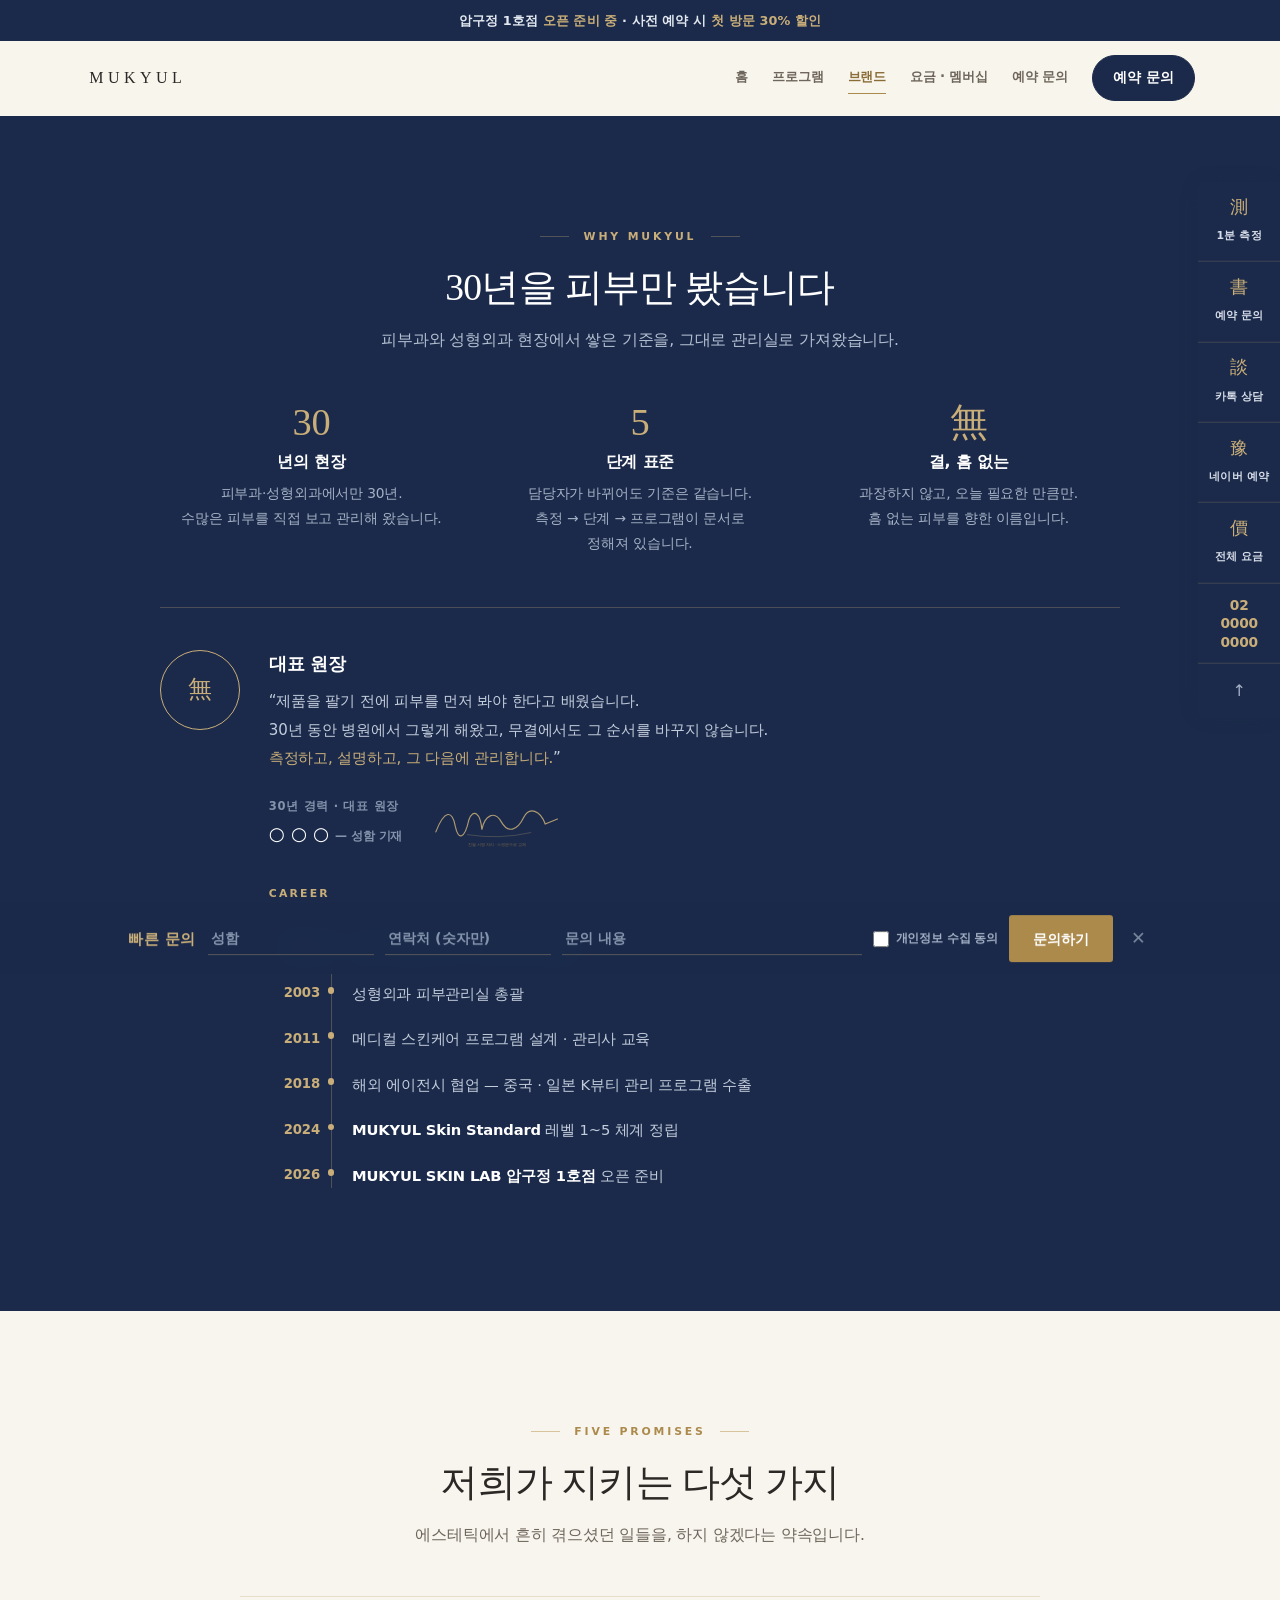
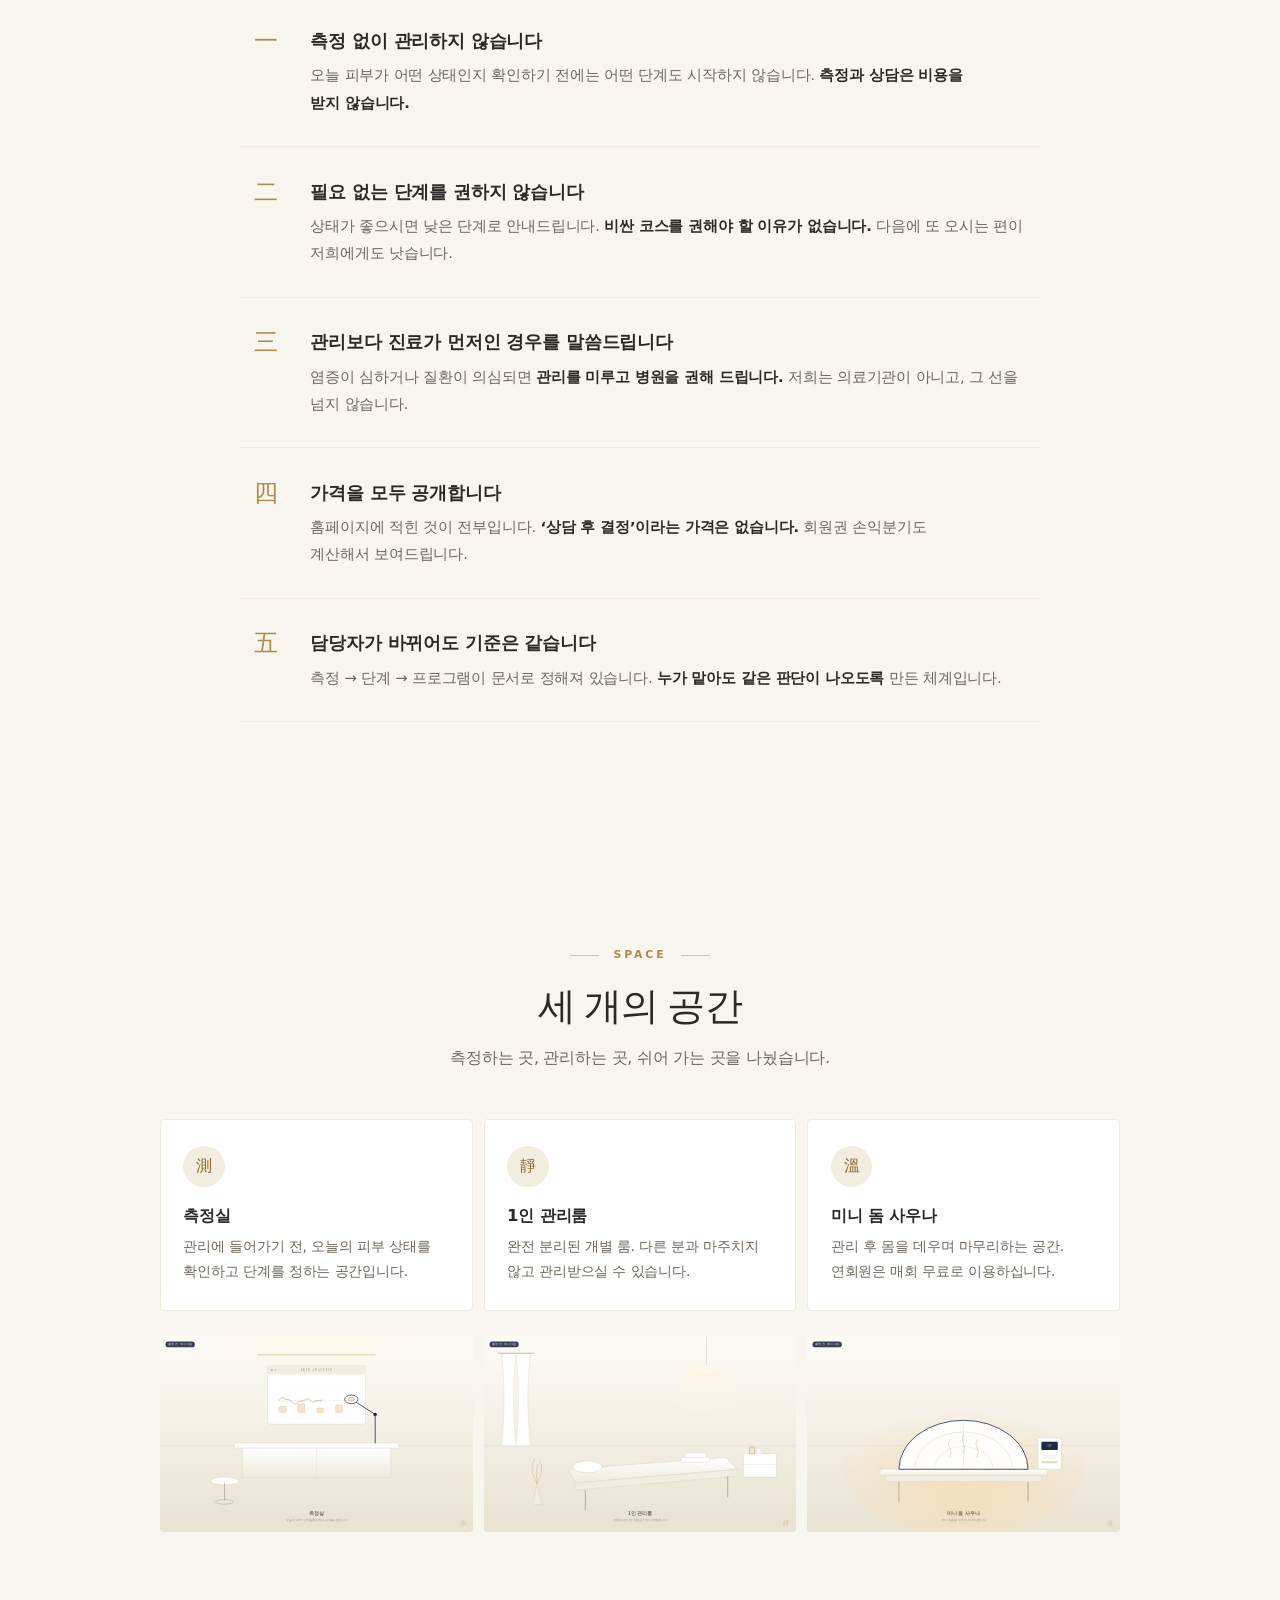
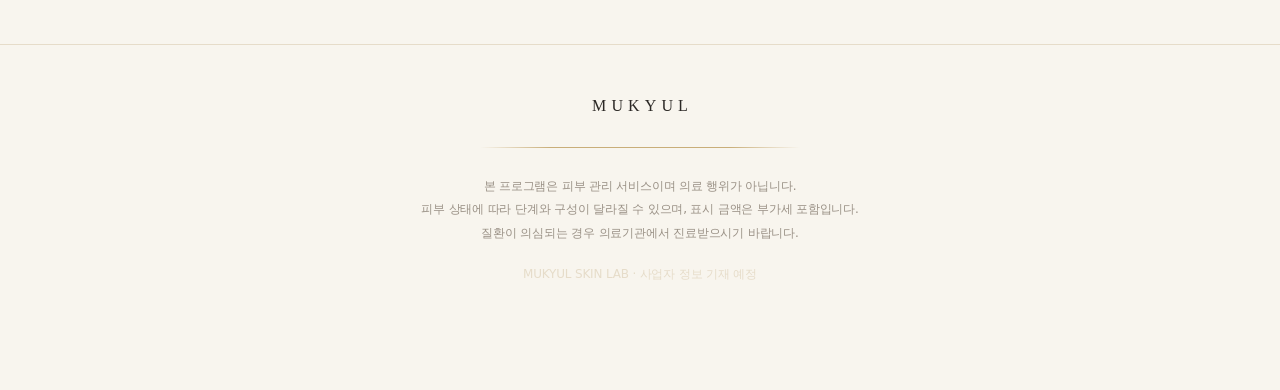
==== brand.html @ dba22dc5 "MUKYUL SKIN LAB 압구정 홈페이지 (5페이지) - 홈 · 프로그램 · 브랜드 · 요금/멤버십 · 예약 문의 - 피부 레벨 측정, 회원권 손익분기 계산기 포함 - 주소·전" ====
<!DOCTYPE html>
<html lang="ko">
<head>
<meta charset="utf-8">
<meta name="viewport" content="width=device-width, initial-scale=1, viewport-fit=cover">
<meta name="robots" content="noindex, nofollow">
<title>브랜드 · MUKYUL SKIN LAB</title>
<meta name="description" content="피부과·성형외과에서만 30년. 대표 원장 경력과 저희가 지키는 다섯 가지, 그리고 세 개의 공간.">
<link rel="canonical" href="https://example.com/brand.html">
<meta name="theme-color" content="#1B2A4A">
<meta property="og:type" content="website">
<meta property="og:site_name" content="MUKYUL SKIN LAB">
<meta property="og:title" content="브랜드 · MUKYUL SKIN LAB">
<meta property="og:description" content="피부과·성형외과에서만 30년. 대표 원장 경력과 저희가 지키는 다섯 가지, 그리고 세 개의 공간.">
<meta property="og:url" content="https://example.com/brand.html">
<meta property="og:image" content="https://example.com/assets/img/og.png">
<meta property="og:image:width" content="1200">
<meta property="og:image:height" content="630">
<meta property="og:locale" content="ko_KR">
<meta name="twitter:card" content="summary_large_image">
<meta name="naver-site-verification" content="">
<meta name="google-site-verification" content="">
<link rel="icon" href="favicon.svg" type="image/svg+xml">
<link rel="manifest" href="site.webmanifest">
<link rel="stylesheet" href="assets/css/style.css">

</head>
<body>
<a href="#main" class="skip">본문으로 건너뛰기</a>
<a href="index.html#measure" class="skip">본문으로 건너뛰기</a>
<div class="notice"><span data-site="branch">압구정 1호점</span> <b>오픈 준비 중</b> · 사전 예약 시 <b>첫 방문 30% 할인</b></div>

<nav class="top" id="nav">
  <div class="in">
    <a href="index.html" class="brand serif">MUKYUL</a>
    <a class="lnk" href="index.html">홈</a>
    <a class="lnk" href="program.html">프로그램</a>
    <a class="lnk act" href="brand.html">브랜드</a>
    <a class="lnk" href="price.html">요금 · 멤버십</a>
    <a class="lnk" href="reserve.html">예약 문의</a>
    <a href="reserve.html" class="btn sm">예약 문의</a>
    <button class="burger" id="burger" aria-label="메뉴 열기" aria-expanded="false">
      <span></span><span></span><span></span>
    </button>
  </div>
</nav>

<div class="drawer" id="drawer">
  <a href="index.html"><span class="dn">01</span>홈</a>
  <a href="program.html"><span class="dn">02</span>프로그램</a>
  <a href="brand.html" style="color:var(--gold-dk)"><span class="dn">03</span>브랜드</a>
  <a href="price.html"><span class="dn">04</span>요금 · 멤버십</a>
  <a href="reserve.html"><span class="dn">05</span>예약 문의</a>
  <div class="dacts">
    <a href="reserve.html" class="btn">예약 문의</a>
    <a href="#" data-site="telLink" class="btn gold">전화</a>
  </div>
</div>
<main id="main">
<!-- ══════════ 브랜드 ══════════ -->
<section id="brand">
  <div class="in reveal">
    <div class="eyebrow">WHY MUKYUL</div>
    <h2 class="h serif">30년을 피부만 봤습니다</h2>
    <p class="sub">피부과와 성형외과 현장에서 쌓은 기준을, 그대로 관리실로 가져왔습니다.</p>
    <div class="pillars">
      <div class="pillar">
        <div class="pn serif">30</div>
        <div class="pt">년의 현장</div>
        <div class="pd">피부과·성형외과에서만 30년.<br>수많은 피부를 직접 보고 관리해 왔습니다.</div>
      </div>
      <div class="pillar">
        <div class="pn serif">5</div>
        <div class="pt">단계 표준</div>
        <div class="pd">담당자가 바뀌어도 기준은 같습니다.<br>측정 → 단계 → 프로그램이 문서로 정해져 있습니다.</div>
      </div>
      <div class="pillar">
        <div class="pn serif">無</div>
        <div class="pt">결, 흠 없는</div>
        <div class="pd">과장하지 않고, 오늘 필요한 만큼만.<br>흠 없는 피부를 향한 이름입니다.</div>
      </div>
    </div>

    <div class="director">
      <div class="dmark serif">無</div>
      <div class="db">
        <div class="dt">대표 원장</div>
        <div class="dq">
          “제품을 팔기 전에 피부를 먼저 봐야 한다고 배웠습니다.<br>
          30년 동안 병원에서 그렇게 해왔고, 무결에서도 그 순서를 바꾸지 않습니다.<br>
          <em>측정하고, 설명하고, 그 다음에 관리합니다.</em>”
        </div>

        <div style="display:flex;align-items:flex-end;gap:1.4rem;margin-top:1.5rem;flex-wrap:wrap">
          <div>
            <div style="font-size:.72rem;color:#8494AC;font-weight:700;letter-spacing:.06em">30년 경력 · 대표 원장</div>
            <div style="font-size:1.15rem;font-weight:700;margin-top:.15rem">○ ○ ○ <span style="font-size:.75rem;color:#8494AC;font-weight:600">— 성함 기재</span></div>
          </div>
          <img class="phimg sign" src="assets/img/signature.svg" alt="친필 서명 자리" loading="lazy" width="400" height="140">
        </div>

        <div style="margin-top:2.2rem">
          <div style="font-size:.68rem;letter-spacing:.2em;color:var(--gold-lt);font-weight:800">CAREER</div>
          <ul class="tl" id="career"></ul>
        </div>
      </div>
    </div>
  </div>
</section>


<!-- ══════════ 다섯 가지 약속 ══════════ -->
<section id="principle">
  <div class="mid reveal">
    <div class="eyebrow">FIVE PROMISES</div>
    <h2 class="h serif">저희가 지키는 다섯 가지</h2>
    <p class="sub">에스테틱에서 흔히 겪으셨던 일들을, 하지 않겠다는 약속입니다.</p>
    <div class="prin" id="principles"></div>
  </div>
</section>


<!-- ══════════ 시설 ══════════ -->
<section id="facility">
  <div class="in reveal">
    <div class="eyebrow">SPACE</div>
    <h2 class="h serif">세 개의 공간</h2>
    <p class="sub">측정하는 곳, 관리하는 곳, 쉬어 가는 곳을 나눴습니다.</p>
    <div class="fac">
      <div class="fcard">
        <div class="fi serif">測</div>
        <div class="ft">측정실</div>
        <div class="fd">관리에 들어가기 전, 오늘의 피부 상태를 확인하고 단계를 정하는 공간입니다.</div>
      </div>
      <div class="fcard">
        <div class="fi serif">靜</div>
        <div class="ft">1인 관리룸</div>
        <div class="fd">완전 분리된 개별 룸. 다른 분과 마주치지 않고 관리받으실 수 있습니다.</div>
      </div>
      <div class="fcard">
        <div class="fi serif">溫</div>
        <div class="ft">미니 돔 사우나</div>
        <div class="fd">관리 후 몸을 데우며 마무리하는 공간. 연회원은 매회 무료로 이용하십니다.</div>
      </div>
    </div>

    <div class="phgrid">
      <img class="phimg" src="assets/img/measure.svg" alt="측정실 예시 그림 · 촬영 전" loading="lazy" width="1600" height="1000">
      <img class="phimg" src="assets/img/room.svg" alt="1인 관리룸 예시 그림 · 촬영 전" loading="lazy" width="1600" height="1000">
      <img class="phimg" src="assets/img/dome.svg" alt="미니 돔 사우나 예시 그림 · 촬영 전" loading="lazy" width="1600" height="1000">
    </div>
  </div>
</section>


</main>
<footer>
  <div class="fl serif">MUKYUL</div>
  <div class="rule-g"></div>
  <div class="fd">
    본 프로그램은 피부 관리 서비스이며 의료 행위가 아닙니다.<br>
    피부 상태에 따라 단계와 구성이 달라질 수 있으며, 표시 금액은 부가세 포함입니다.<br>
    질환이 의심되는 경우 의료기관에서 진료받으시기 바랍니다.
    <div style="margin-top:1.1rem;color:var(--line)" data-site="bizInfo">—</div>
  </div>
</footer>
<!-- 우측 고정 퀵 레일 -->
<aside class="rail" aria-label="빠른 상담">
  <a href="index.html#measure"><span class="ri">測</span><span class="rl">1분 측정</span></a>
  <a href="reserve.html"><span class="ri">書</span><span class="rl">예약 문의</span></a>
  <a href="reserve.html" onclick="toast('카카오톡 채널 개설 준비 중입니다');return false"><span class="ri">談</span><span class="rl">카톡 상담</span></a>
  <a href="reserve.html" onclick="toast('네이버 예약 연동 준비 중입니다');return false"><span class="ri">豫</span><span class="rl">네이버 예약</span></a>
  <a href="price.html"><span class="ri">價</span><span class="rl">전체 요금</span></a>
  <div class="rtel" data-site="telStack">—</div>
  <button class="rtop" onclick="window.scrollTo({top:0,behavior:'smooth'})" aria-label="맨 위로">↑</button>
</aside>
<div class="quick" id="quick">
  <div class="qin">
    <span class="qlb serif">빠른 문의</span>
    <input type="text" id="qName" placeholder="성함" autocomplete="name" aria-label="성함">
    <input type="tel" id="qTel" placeholder="연락처 (숫자만)" inputmode="numeric" autocomplete="tel" aria-label="연락처">
    <input type="text" id="qMemo" class="qmemo" placeholder="문의 내용" aria-label="문의 내용">
    <label class="qagree"><input type="checkbox" id="qAgree">
      <span class="full">개인정보 수집 동의</span><span class="short">동의</span></label>
    <button class="qbtn" onclick="quickSend()">문의하기</button>
    <button class="qx" onclick="hideQuick()" aria-label="빠른 문의 닫기">✕</button>
  </div>
</div>
<div class="mobar" style="display:none">
  <a href="reserve.html" class="btn">예약 문의</a>
  <a href="#" data-site="telLink" class="btn gold">전화</a>
</div>
<div class="modal" id="modal" onclick="if(event.target===this) closeModal()">
  <div class="sheet" id="sheet" role="dialog" aria-modal="true"></div>
</div>
<div class="toast" id="toast"></div>

<script src="assets/js/config.js"></script>
<script src="assets/js/main.js"></script>
</body>
</html>
---- assets/css/style.css ----
/* ══════════════════════════════════════════════════════
   MUKYUL SKIN LAB — A안 (골드 + 네이비)
   물광필링샵 PRICE LIST 기준. 2026.08.02 확정.
   공식 브랜드북(#111111 · #D9D9D2 · #FFFFFF)과는 다른 계열이며,
   SKIN LAB 을 별도 표현으로 가져가는 선택입니다.
   ══════════════════════════════════════════════════════ */
:root{
  --ivory:#F8F5EE; --ivory-d:#F2EDE2;
  --paper:#FFFFFF;
  --gold:#AC8A4C; --gold-lt:#C9AE79; --gold-bg:#F3EDE0; --gold-dk:#8A6C36;
  --navy:#1B2A4A; --navy-lt:#2C4269; --navy-dk:#132038;
  --ink:#2B2825; --ink-2:#6E665C; --ink-3:#9A9186;
  --line:#E6DCC9; --line-2:#F0E9DC;
  --shadow:0 1px 2px rgba(43,40,37,.04), 0 8px 28px -12px rgba(43,40,37,.13);
  --sp:clamp(4rem,9vw,7rem);
  color-scheme:light;
}
*{box-sizing:border-box}
html{scroll-behavior:smooth; scroll-padding-top:4.4rem}
body{
  margin:0; background:var(--ivory); color:var(--ink);
  font-family:"Pretendard","Apple SD Gothic Neo","Malgun Gothic",system-ui,sans-serif;
  line-height:1.68; letter-spacing:-.011em; -webkit-font-smoothing:antialiased;
  overflow-x:hidden;
  /* 한글은 어절 단위로만 줄바꿈 — "시그니/처"처럼 끊기는 것을 막습니다 */
  word-break:keep-all; overflow-wrap:break-word;
}
.serif{font-family:"Nanum Myeongjo","바탕","Batang",Georgia,serif; font-weight:400}
button{font:inherit; cursor:pointer}
a{color:inherit}
:focus-visible{outline:2px solid var(--gold); outline-offset:3px; border-radius:2px}
@media (prefers-reduced-motion:reduce){
  html{scroll-behavior:auto}
  *,*::before,*::after{animation-duration:.001s!important; transition-duration:.001s!important}
}

/* ══ 공통 레이아웃 ══ */
section{padding:var(--sp) 1.3rem; position:relative}
.in{max-width:60rem; margin:0 auto}
.narrow{max-width:41rem; margin:0 auto}
.mid{max-width:50rem; margin:0 auto}

.eyebrow{
  font-size:.68rem; letter-spacing:.26em; color:var(--gold); font-weight:800;
  display:flex; align-items:center; gap:.9rem; justify-content:center; margin-bottom:1rem;
}
.eyebrow::before,.eyebrow::after{content:""; height:1px; width:1.8rem; background:var(--gold-lt); opacity:.7}
.eyebrow.left{justify-content:flex-start}
.eyebrow.left::before{display:none}
h2.h{
  font-size:clamp(1.65rem,4.6vw,2.35rem); text-align:center; margin:0 0 .8rem;
  letter-spacing:-.018em; text-wrap:balance; line-height:1.38;
}
h2.h.left{text-align:left}
p.sub{
  text-align:center; color:var(--ink-2); font-size:.97rem; margin:0 auto 3rem;
  max-width:35rem; text-wrap:pretty;
}
p.sub.left{text-align:left; margin-left:0}

.reveal{opacity:0; transform:translateY(16px); transition:opacity .7s cubic-bezier(.22,.7,.3,1), transform .7s cubic-bezier(.22,.7,.3,1)}
.reveal.in{opacity:1; transform:none}

.btn{
  display:inline-flex; align-items:center; justify-content:center; gap:.55rem;
  background:var(--navy); color:#fff; text-decoration:none; border:1px solid var(--navy);
  padding:.95rem 2rem; border-radius:99px; font-size:.98rem; font-weight:700;
  transition:background .18s, border-color .18s, transform .12s;
}
.btn:hover{background:var(--navy-lt); border-color:var(--navy-lt)}
.btn:active{transform:scale(.985)}
.btn.ghost{background:transparent; color:var(--ink-2); border-color:var(--line)}
.btn.ghost:hover{border-color:var(--gold); color:var(--gold-dk); background:transparent}
.btn.gold{background:var(--gold); border-color:var(--gold)}
.btn.gold:hover{background:var(--gold-dk); border-color:var(--gold-dk)}
.btn.sm{padding:.65rem 1.3rem; font-size:.87rem}
.btn.block{display:flex; width:100%}

/* ══ 상단 공지 ══ */
.notice{
  background:var(--navy); color:#E4E9F1; text-align:center; font-size:.8rem; font-weight:600;
  padding:.62rem 1.2rem; letter-spacing:.01em;
}
.notice b{color:var(--gold-lt); font-weight:800}

/* ══ 내비 ══ */
nav.top{
  position:sticky; top:0; z-index:60; background:rgba(248,245,238,.9);
  -webkit-backdrop-filter:saturate(150%) blur(14px); backdrop-filter:saturate(150%) blur(14px);
  border-bottom:1px solid transparent; transition:border-color .25s, background .25s;
}
nav.top.stuck{border-bottom-color:var(--line)}
nav.top .in{display:flex; align-items:center; gap:1.5rem; padding:.85rem 1.3rem; max-width:72rem}
nav.top .brand{font-size:1rem; letter-spacing:.28em; margin-right:auto; margin-left:.28em; text-decoration:none}
nav.top a.lnk{
  text-decoration:none; font-size:.83rem; font-weight:700; color:var(--ink-2);
  padding:.25rem 0; border-bottom:1.5px solid transparent; transition:color .18s, border-color .18s;
}
nav.top a.lnk:hover{color:var(--gold-dk)}
nav.top a.lnk.act{color:var(--gold-dk); border-bottom-color:var(--gold)}
@media (max-width:52rem){ nav.top .lnk{display:none} }

/* ══ 히어로 ══ */
.hero{
  position:relative; text-align:center; overflow:hidden;
  padding:clamp(3.6rem,10vw,6.4rem) 1.3rem clamp(4.5rem,9vw,6rem);
  background:radial-gradient(120% 90% at 50% 0%, #FCFAF6 0%, var(--ivory) 58%, var(--ivory-d) 100%);
}
/* 화면 폭을 가로지르는 극자간 워드마크 — 브랜드 시그니처 */
.wordmark{
  display:block; font-size:clamp(1.5rem,7.2vw,4.6rem); line-height:1;
  letter-spacing:.34em; margin:0 0 1.6rem .34em; color:var(--gold);
  opacity:.28; white-space:nowrap; overflow:hidden; text-overflow:clip; user-select:none;
}
#grain{position:absolute; inset:0; width:100%; height:100%; opacity:.5; pointer-events:none}
.hero .inner{position:relative; z-index:2}
.lock .en{font-size:clamp(1.35rem,3.4vw,1.7rem); letter-spacing:.36em; margin-left:.36em; display:block}
.lock .kr{font-size:.9rem; letter-spacing:.52em; color:var(--ink-2); margin:.18rem 0 .38rem .52em; display:block}
.lock .sl{font-size:.62rem; letter-spacing:.44em; color:var(--gold); margin-left:.44em; display:block}
.hero h1{
  font-size:clamp(2.05rem,6.6vw,3.5rem); line-height:1.28; margin:2.6rem 0 1.15rem;
  letter-spacing:-.025em; text-wrap:balance;
}
.hero h1 em{font-style:normal; color:var(--gold); position:relative}
.hero .tag{color:var(--ink-2); font-size:1.02rem; margin:0 auto 2.3rem; max-width:30rem; text-wrap:pretty}
.hero .acts{display:flex; gap:.6rem; justify-content:center; flex-wrap:wrap}

.stats{
  display:flex; justify-content:center; gap:clamp(1.6rem,5vw,3.6rem); flex-wrap:wrap;
  margin-top:clamp(2.8rem,6vw,4rem); padding-top:2.2rem; border-top:1px solid var(--line);
  max-width:44rem; margin-left:auto; margin-right:auto;
}
.stats div{text-align:center}
.stats .n{font-size:clamp(1.5rem,3.6vw,1.9rem); color:var(--gold); line-height:1.15; display:block}
.stats .l{font-size:.75rem; color:var(--ink-3); font-weight:700; letter-spacing:.04em; margin-top:.2rem}

/* ══ 레벨 사다리 ══ */
.ladder{display:flex; flex-direction:column; gap:.45rem; max-width:27rem; margin:2.6rem auto 0}
.rung{
  display:flex; align-items:center; gap:.9rem; padding:.85rem 1.15rem; border-radius:3px;
  background:rgba(255,255,255,.72); border:1px solid var(--line-2);
  opacity:.5; transition:opacity .5s, border-color .5s, box-shadow .5s, transform .5s;
}
.rung.lit{opacity:1; border-color:var(--gold-lt); box-shadow:0 2px 18px -6px rgba(172,138,76,.3); transform:translateX(2px)}
.rung .rn{font-size:1.3rem; color:var(--gold); width:1.5rem; text-align:center; flex:none}
.rung .rt{font-size:.9rem; letter-spacing:.06em; flex:1; text-align:left; font-weight:400}
.rung .rd{font-size:.77rem; color:var(--ink-3); font-weight:600}

/* ══ 측정 ══ */
#measure{background:var(--paper); border-top:1px solid var(--line-2); border-bottom:1px solid var(--line-2)}
.bar{height:2px; background:var(--line-2); border-radius:2px; overflow:hidden; margin-bottom:2.4rem}
.bar i{display:block; height:100%; background:var(--gold); width:0; transition:width .4s cubic-bezier(.4,0,.2,1)}
.qno{font-size:.7rem; letter-spacing:.22em; color:var(--gold); font-weight:800; text-align:center; margin-bottom:.8rem}
.qtext{font-size:clamp(1.22rem,3.7vw,1.55rem); text-align:center; margin:0 0 2.1rem; line-height:1.46; text-wrap:balance}
.opts{display:flex; flex-direction:column; gap:.55rem}
.opts button{
  text-align:left; background:var(--ivory); border:1px solid var(--line); border-radius:4px;
  padding:1.05rem 1.25rem; font-size:1rem; font-weight:600; color:var(--ink);
  transition:border-color .16s, background .16s, transform .12s; position:relative;
}
.opts button:hover{border-color:var(--gold); background:var(--gold-bg)}
.opts button:active{transform:scale(.995)}
.opts button small{display:block; font-size:.79rem; color:var(--ink-3); font-weight:600; margin-top:.12rem}
.qnav{display:flex; justify-content:center; margin-top:1.5rem}
.qnav button{background:none; border:none; color:var(--ink-3); font-size:.84rem; font-weight:700; text-decoration:underline; padding:.4rem}
.qnav button:hover{color:var(--gold-dk)}

.result{text-align:center; animation:rise .5s cubic-bezier(.22,.7,.3,1)}
@keyframes rise{from{opacity:0; transform:translateY(14px)}to{opacity:1; transform:none}}
.result .rlv{font-size:.7rem; letter-spacing:.24em; color:var(--gold); font-weight:800; margin-bottom:.55rem}
.result .rname{font-size:clamp(2rem,6.2vw,2.9rem); letter-spacing:.04em; margin:0 0 .15rem}
.result .rkr{font-size:1rem; color:var(--ink-2); font-weight:700; margin-bottom:1.5rem}
.rwhy{
  background:var(--gold-bg); border-radius:4px; padding:1.25rem 1.4rem; text-align:left;
  font-size:.93rem; color:#5E4C25; line-height:1.85; margin-bottom:1.5rem;
}
.rwhy b{color:#43351A; font-weight:800}
.rmeta{display:flex; justify-content:center; gap:2.4rem; margin-bottom:1.9rem; flex-wrap:wrap}
.rmeta .k{font-size:.68rem; letter-spacing:.14em; color:var(--ink-3); font-weight:800; margin-bottom:.18rem}
.rmeta .v{font-size:1.16rem; font-weight:700; font-variant-numeric:tabular-nums}
.rbtns{display:flex; gap:.6rem; justify-content:center; flex-wrap:wrap}
.rnote{font-size:.79rem; color:var(--ink-3); margin-top:1.7rem; line-height:1.75}

/* ══ 프로그램 ══ */
.plist{border-top:1px solid var(--line)}
.prow{
  display:flex; gap:1.3rem; align-items:flex-start; padding:1.75rem .4rem; width:100%;
  border-bottom:1px solid var(--line-2); background:none; border-left:none; border-right:none; border-top:none;
  text-align:left; transition:background .2s, padding-left .2s;
}
.prow:hover{background:rgba(255,255,255,.7); padding-left:.9rem}
.prow .pno{flex:none; width:3.4rem; text-align:center}
.prow .pno .n{font-size:1.95rem; color:var(--gold); line-height:1; display:block}
.prow .pno .l{font-size:.53rem; letter-spacing:.18em; color:var(--ink-3); font-weight:800; display:block; margin-top:.28rem}
.prow .pb{flex:1; min-width:0}
.prow .pn{font-size:1.24rem; letter-spacing:.06em; margin-bottom:.14rem}
.prow .pn em{font-style:normal; font-size:.79rem; letter-spacing:0; color:var(--ink-2); font-weight:600; font-family:"Pretendard",sans-serif; margin-left:.6rem}
.prow .pd{font-size:.93rem; color:var(--ink-2); margin-bottom:.4rem; text-wrap:pretty}
.prow .pf{font-size:.78rem; color:var(--ink-3); font-weight:600}
.prow .more{font-size:.78rem; color:var(--gold-dk); font-weight:800; margin-top:.5rem; display:inline-block}
.prow .pp{flex:none; text-align:right; min-width:7.8rem; font-variant-numeric:tabular-nums}
.prow .pp .a{font-size:1.1rem; font-weight:700}
.prow .pp .a span{font-size:.69rem; color:var(--ink-3); margin-right:.32rem; font-weight:700}
.prow .pp .b{font-size:.92rem; font-weight:700; color:var(--gold); margin-top:.24rem}
.prow .pp .b span{font-size:.69rem; color:var(--ink-3); margin-right:.32rem; font-weight:700}
@media (max-width:36rem){
  .prow{flex-wrap:wrap; gap:.9rem}
  .prow .pp{min-width:0; width:100%; text-align:left; padding-left:4.3rem; display:flex; gap:1.3rem; align-items:baseline}
  .prow .pp .b{margin-top:0}
}
.common{
  background:var(--gold-bg); border-radius:3px; padding:1.05rem 1.2rem; margin-top:1.9rem;
  font-size:.86rem; color:#6A5730; text-align:center; line-height:1.8;
}
.common b{color:#4E4020; font-weight:800}

/* 프로그램 상세 모달 */
.modal{
  position:fixed; inset:0; z-index:80; background:rgba(27,42,74,.42); display:none;
  align-items:center; justify-content:center; padding:1.2rem;
  -webkit-backdrop-filter:blur(3px); backdrop-filter:blur(3px);
}
.modal.on{display:flex}
.sheet{
  background:var(--paper); width:100%; max-width:34rem; max-height:88vh; overflow-y:auto;
  border-radius:5px; padding:2rem 1.9rem; animation:pop .28s cubic-bezier(.22,.7,.3,1); box-shadow:var(--shadow);
}
@keyframes pop{from{opacity:0; transform:translateY(18px) scale(.985)}to{opacity:1; transform:none}}
.sheet .mlv{font-size:.68rem; letter-spacing:.22em; color:var(--gold); font-weight:800; margin-bottom:.4rem}
.sheet h3{font-size:1.85rem; letter-spacing:.05em; margin:0 0 .1rem; font-weight:400; font-family:"Nanum Myeongjo","바탕",Georgia,serif}
.sheet .mkr{font-size:.93rem; color:var(--ink-2); font-weight:700; margin-bottom:1.3rem}
.mlabel{font-size:.68rem; letter-spacing:.16em; color:var(--gold); font-weight:800; margin:1.5rem 0 .6rem}
.steps{list-style:none; margin:0; padding:0; counter-reset:s}
.steps li{
  counter-increment:s; position:relative; padding:.5rem 0 .5rem 2.3rem; font-size:.92rem;
  color:var(--ink-2); border-top:1px solid var(--line-2);
}
.steps li:first-child{border-top:none}
.steps li::before{
  content:counter(s); position:absolute; left:0; top:.62rem; width:1.5rem; height:1.5rem;
  border-radius:50%; background:var(--gold-bg); color:var(--gold-dk);
  font-size:.72rem; font-weight:800; display:grid; place-items:center;
}
.steps li b{color:var(--ink); font-weight:700}
.steps li i{font-style:normal; float:right; font-size:.78rem; color:var(--ink-3); font-weight:700; font-variant-numeric:tabular-nums}
.mnote{background:var(--ivory); border-left:2px solid var(--gold-lt); padding:.85rem 1rem; font-size:.87rem; color:var(--ink-2); line-height:1.8}
.mprice{display:flex; gap:2rem; padding:1.1rem 0; border-top:1px solid var(--line); border-bottom:1px solid var(--line); margin:1.5rem 0; flex-wrap:wrap}
.mprice .k{font-size:.68rem; letter-spacing:.12em; color:var(--ink-3); font-weight:800}
.mprice .v{font-size:1.18rem; font-weight:700; font-variant-numeric:tabular-nums}
.mclose{position:sticky; bottom:0; display:flex; gap:.55rem; padding-top:.6rem; background:var(--paper)}

/* ══ 관리 과정 ══ */
#journey{background:var(--ivory-d)}
.jgrid{display:grid; gap:.6rem}
.jrow{
  display:flex; gap:1.1rem; align-items:flex-start; background:var(--paper);
  border:1px solid var(--line-2); border-radius:4px; padding:1.15rem 1.3rem;
}
.jrow .jn{
  flex:none; width:2rem; height:2rem; border-radius:50%; border:1px solid var(--gold-lt);
  color:var(--gold-dk); font-size:.8rem; font-weight:800; display:grid; place-items:center; margin-top:.1rem;
}
.jrow .jb{flex:1; min-width:0}
.jrow .jt{font-size:1.02rem; font-weight:700; margin-bottom:.12rem}
.jrow .jd{font-size:.89rem; color:var(--ink-2); text-wrap:pretty}
.jrow .jm{flex:none; font-size:.8rem; color:var(--gold); font-weight:800; font-variant-numeric:tabular-nums; margin-top:.22rem}

/* ══ 브랜드 ══ */
#brand{background:var(--navy); color:#fff}
#brand .eyebrow{color:var(--gold-lt)}
#brand .eyebrow::before,#brand .eyebrow::after{background:rgba(201,174,121,.45)}
#brand h2.h{color:#fff}
#brand p.sub{color:#B4C0D2}
.pillars{display:grid; grid-template-columns:repeat(3,1fr); gap:1.6rem; margin-top:.5rem}
@media (max-width:42rem){ .pillars{grid-template-columns:1fr; gap:2.1rem} }
.pillar{text-align:center; padding:0 .4rem}
.pillar .pn{font-size:2.4rem; color:var(--gold-lt); line-height:1.1}
.pillar .pt{font-size:.99rem; font-weight:700; margin:.4rem 0 .35rem}
.pillar .pd{font-size:.86rem; color:#A5B2C6; line-height:1.8; text-wrap:pretty}
.director{
  margin-top:3.2rem; padding-top:2.6rem; border-top:1px solid rgba(201,174,121,.28);
  display:flex; gap:1.8rem; align-items:flex-start; flex-wrap:wrap;
}
.director .dmark{
  flex:none; width:5rem; height:5rem; border-radius:50%; border:1px solid var(--gold-lt);
  display:grid; place-items:center; font-size:1.5rem; color:var(--gold-lt);
  font-family:"Nanum Myeongjo","바탕",Georgia,serif;
}
.director .db{flex:1; min-width:15rem}
.director .dt{font-size:1.1rem; font-weight:700; margin-bottom:.5rem}
.director .dq{font-size:.94rem; color:#C3CDDC; line-height:1.9; text-wrap:pretty}
.director .dq em{font-style:normal; color:var(--gold-lt)}

/* ══ 시설 ══ */
.fac{display:grid; grid-template-columns:repeat(3,1fr); gap:.7rem}
@media (max-width:42rem){ .fac{grid-template-columns:1fr} }
.fcard{background:var(--paper); border:1px solid var(--line-2); border-radius:4px; padding:1.6rem 1.4rem}
.fcard .fi{
  width:2.6rem; height:2.6rem; border-radius:50%; background:var(--gold-bg);
  display:grid; place-items:center; margin-bottom:.9rem; font-size:1rem; color:var(--gold-dk);
  font-family:"Nanum Myeongjo","바탕",Georgia,serif;
}
.fcard .ft{font-size:1.03rem; font-weight:700; margin-bottom:.25rem}
.fcard .fd{font-size:.88rem; color:var(--ink-2); line-height:1.8; text-wrap:pretty}

/* ══ 멤버십 ══ */
.mgrid{display:grid; grid-template-columns:1fr 1fr; gap:.85rem}
@media (max-width:38rem){ .mgrid{grid-template-columns:1fr} }
.mcard{border-radius:4px; padding:1.7rem 1.5rem; background:var(--paper); border:1px solid var(--line)}
.mcard.vip{background:var(--navy); border-color:var(--navy)}
.mcard h3{font-size:1.32rem; margin:0 0 .12rem; letter-spacing:.05em; color:var(--gold); font-weight:400; font-family:"Nanum Myeongjo","바탕",Georgia,serif}
.mcard.vip h3{color:var(--gold-lt)}
.mcard .fee{font-size:.79rem; font-weight:700; color:var(--ink-3); margin-bottom:1rem}
.mcard.vip .fee{color:#A5B2C6}
.mcard ul{list-style:none; margin:0; padding:0}
.mcard li{font-size:.87rem; padding:.42rem 0 .42rem 1rem; position:relative; color:var(--ink-2)}
.mcard.vip li{color:#D3DAE6}
.mcard li::before{content:"·"; position:absolute; left:.15rem; color:var(--gold); font-weight:900}
.mcard.vip li::before{color:var(--gold-lt)}
.mcard li b{color:var(--ink); font-weight:800}
.mcard.vip li b{color:#fff}

/* 시뮬레이터 */
.sim{background:var(--paper); border:1px solid var(--line); border-radius:4px; padding:1.8rem 1.6rem; margin-top:1.3rem}
.sim .st{font-size:1.05rem; font-weight:700; text-align:center; margin-bottom:.3rem}
.sim .ss{font-size:.84rem; color:var(--ink-3); text-align:center; margin-bottom:1.6rem}
.simrow{display:flex; gap:.5rem; margin-bottom:1.3rem}
.simrow button{
  flex:1; padding:.7rem .3rem; border:1px solid var(--line); border-radius:4px; background:var(--ivory);
  font-size:.85rem; font-weight:700; color:var(--ink-2);
}
.simrow button.on{background:var(--navy); border-color:var(--navy); color:#fff}
.slider-wrap{margin-bottom:1.6rem}
.slider-lb{display:flex; justify-content:space-between; align-items:baseline; margin-bottom:.6rem}
.slider-lb .k{font-size:.82rem; font-weight:700; color:var(--ink-2)}
.slider-lb .v{font-size:1.15rem; font-weight:800; color:var(--gold-dk); font-variant-numeric:tabular-nums}
input[type=range]{width:100%; accent-color:var(--gold); height:1.6rem}
.simbars{display:flex; flex-direction:column; gap:.55rem}
.simbar{display:flex; align-items:center; gap:.8rem}
.simbar .sk{flex:none; width:4.6rem; font-size:.82rem; font-weight:700; color:var(--ink-2)}
.simbar .strack{flex:1; height:2.1rem; background:var(--ivory); border-radius:3px; overflow:hidden; position:relative}
.simbar .sfill{height:100%; background:var(--line); border-radius:3px; transition:width .4s cubic-bezier(.4,0,.2,1)}
.simbar.best .sfill{background:var(--gold-lt)}
.simbar .sv{
  position:absolute; right:.7rem; top:50%; transform:translateY(-50%);
  font-size:.85rem; font-weight:800; font-variant-numeric:tabular-nums; color:var(--ink);
}
.simbar.best .sk{color:var(--gold-dk)}
.simout{
  margin-top:1.4rem; background:var(--gold-bg); border-radius:3px; padding:1rem 1.2rem;
  text-align:center; font-size:.89rem; color:#5E4C25; line-height:1.75;
}
.simout b{display:block; font-size:1.02rem; color:#43351A; font-weight:800; margin-bottom:.15rem}

/* ══ 홈케어 ══ */
#home{background:var(--ivory-d)}
.hc{display:flex; gap:2rem; align-items:center; flex-wrap:wrap}
.hc .hcl{flex:1 1 17rem}
.hc .hcr{flex:1 1 15rem}
.hc .badge{
  display:inline-block; font-size:.68rem; letter-spacing:.18em; font-weight:800; color:var(--gold-dk);
  background:var(--gold-bg); padding:.35rem .8rem; border-radius:99px; margin-bottom:1rem;
}
.hc h3{font-size:clamp(1.4rem,3.6vw,1.8rem); margin:0 0 .7rem; letter-spacing:-.015em; line-height:1.4; font-weight:400; font-family:"Nanum Myeongjo","바탕",Georgia,serif}
.hc p{color:var(--ink-2); font-size:.95rem; margin:0 0 1.2rem; text-wrap:pretty}
.hclist{list-style:none; margin:0; padding:0; background:var(--paper); border:1px solid var(--line-2); border-radius:4px}
.hclist li{padding:.9rem 1.2rem; border-top:1px solid var(--line-2); font-size:.9rem; color:var(--ink-2); display:flex; gap:.8rem}
.hclist li:first-child{border-top:none}
.hclist li b{color:var(--ink); font-weight:700; flex:none; width:4.4rem}

/* ══ FAQ ══ */
.faq{border-top:1px solid var(--line)}
.faq details{border-bottom:1px solid var(--line-2)}
.faq summary{
  padding:1.15rem .4rem; font-size:.99rem; font-weight:700; cursor:pointer; list-style:none;
  display:flex; align-items:flex-start; gap:.9rem; transition:color .16s;
}
.faq summary::-webkit-details-marker{display:none}
.faq summary:hover{color:var(--gold-dk)}
.faq summary::before{content:"Q"; flex:none; color:var(--gold); font-weight:800; font-size:.85rem; margin-top:.13rem; font-family:"Nanum Myeongjo","바탕",Georgia,serif}
.faq summary::after{content:"＋"; margin-left:auto; color:var(--ink-3); font-weight:400; flex:none}
.faq details[open] summary::after{content:"－"}
.faq .a{padding:0 .4rem 1.3rem 2.2rem; font-size:.92rem; color:var(--ink-2); line-height:1.85; text-wrap:pretty}
.faq .a b{color:var(--ink)}

/* ══ 예약 ══ */
#book{background:var(--paper); border-top:1px solid var(--line-2)}
label.f{display:block; font-size:.79rem; font-weight:800; color:var(--ink-2); margin:1.25rem 0 .42rem; letter-spacing:.02em}
label.f:first-child{margin-top:0}
input[type=text],input[type=tel],input[type=date],select,textarea{
  width:100%; padding:.88rem 1rem; border:1px solid var(--line); border-radius:4px;
  background:var(--ivory); font-size:1rem; font-weight:600; font-family:inherit; color:var(--ink);
}
textarea{min-height:5.4rem; resize:vertical}
input:focus,select:focus,textarea:focus{outline:none; border-color:var(--gold); background:var(--paper)}
.chips{display:flex; gap:.5rem; flex-wrap:wrap}
.chips button{
  flex:1 1 6.5rem; padding:.8rem .5rem; border:1px solid var(--line); border-radius:4px;
  background:var(--ivory); font-size:.89rem; font-weight:700; color:var(--ink-2);
}
.chips button.on{background:var(--navy); border-color:var(--navy); color:#fff}
.preview{
  background:var(--ivory); border:1px solid var(--line); border-radius:4px; padding:1.15rem 1.25rem;
  white-space:pre-wrap; font-size:.9rem; font-weight:600; line-height:1.85; margin-top:1.5rem; color:var(--ink-2);
}
.bbtns{display:flex; gap:.6rem; margin-top:1rem; flex-wrap:wrap}
.bbtns > *{flex:1 1 10rem}

/* ══ 오시는 길 ══ */
.info{display:grid; grid-template-columns:repeat(3,1fr); gap:1.8rem; text-align:center}
@media (max-width:42rem){ .info{grid-template-columns:1fr; gap:1.5rem} }
.info .k{font-size:.68rem; letter-spacing:.19em; color:var(--gold); font-weight:800; margin-bottom:.45rem}
.info .v{font-size:.97rem; font-weight:700; line-height:1.75}
.info .v small{display:block; font-size:.81rem; color:var(--ink-3); font-weight:600; margin-top:.2rem}

footer{background:var(--ivory); border-top:1px solid var(--line); padding:3rem 1.3rem 6.5rem; text-align:center}
footer .fl{font-size:1rem; letter-spacing:.32em; margin-left:.32em; margin-bottom:.5rem}
footer .fd{font-size:.75rem; color:var(--ink-3); line-height:1.95}
.rule-g{height:1px; background:linear-gradient(90deg,transparent,var(--gold-lt) 22%,var(--gold-lt) 78%,transparent); margin:1.7rem auto; max-width:20rem}

/* ══ 모바일 고정 CTA ══ */
.mobar{
  position:fixed; left:0; right:0; bottom:0; z-index:70; display:none; gap:.5rem;
  padding:.6rem .8rem calc(.6rem + env(safe-area-inset-bottom));
  background:rgba(248,245,238,.94); -webkit-backdrop-filter:blur(12px); backdrop-filter:blur(12px);
  border-top:1px solid var(--line);
}
.mobar a{flex:1; text-decoration:none; padding:.85rem; font-size:.92rem}
@media (max-width:52rem){ .mobar{display:flex} }

.toast{
  position:fixed; left:50%; bottom:5.6rem; transform:translateX(-50%) translateY(1rem);
  background:var(--navy); color:#fff; padding:.85rem 1.4rem; border-radius:99px;
  font-size:.92rem; font-weight:700; opacity:0; pointer-events:none; transition:all .25s;
  z-index:90; max-width:90vw; text-align:center;
}
.toast.on{opacity:1; transform:translateX(-50%)}

/* ══ 모바일 드로어 내비 ══ */
.burger{display:none; width:2.5rem; height:2.5rem; border:1px solid var(--line); border-radius:50%;
  background:transparent; align-items:center; justify-content:center; flex-direction:column; gap:.24rem; flex:none}
.burger span{display:block; width:.95rem; height:1.4px; background:var(--ink-2); transition:transform .25s, opacity .25s}
.burger.x span:nth-child(1){transform:translateY(.32rem) rotate(45deg)}
.burger.x span:nth-child(2){opacity:0}
.burger.x span:nth-child(3){transform:translateY(-.32rem) rotate(-45deg)}
@media (max-width:52rem){ .burger{display:flex} }
.drawer{
  position:fixed; inset:0; z-index:75; background:var(--ivory); display:none;
  padding:5.2rem 1.6rem 2rem; overflow-y:auto;
}
.drawer.on{display:block; animation:dfade .22s ease}
@keyframes dfade{from{opacity:0}to{opacity:1}}
.drawer a{
  display:flex; align-items:baseline; gap:.9rem; padding:1.05rem .3rem; text-decoration:none;
  border-bottom:1px solid var(--line-2); font-size:1.12rem; font-weight:700; color:var(--ink);
}
.drawer a .dn{font-size:.68rem; color:var(--gold); font-weight:800; letter-spacing:.1em; width:1.6rem; flex:none}
.drawer a small{margin-left:auto; font-size:.78rem; color:var(--ink-3); font-weight:600}
.drawer .dacts{display:flex; gap:.55rem; margin-top:1.8rem}
.drawer .dacts a{flex:1; justify-content:center; border:none; padding:.95rem; font-size:.95rem}

/* ══ 프로모션 ══ */
.promo{background:var(--navy); color:#fff}
.promo .eyebrow{color:var(--gold-lt)}
.promo .eyebrow::before,.promo .eyebrow::after{background:rgba(201,174,121,.45)}
.promo h2.h{color:#fff}
.promo p.sub{color:#B4C0D2}
.pgrid{display:grid; grid-template-columns:repeat(3,1fr); gap:.8rem}
@media (max-width:44rem){ .pgrid{grid-template-columns:1fr} }
.pcard{border:1px solid rgba(201,174,121,.32); border-radius:4px; padding:1.5rem 1.4rem}
.pcard .pk{font-size:.66rem; letter-spacing:.2em; color:var(--gold-lt); font-weight:800; margin-bottom:.7rem}
.pcard .pt{font-size:1.12rem; font-weight:700; margin-bottom:.4rem; line-height:1.45}
.pcard .pd{font-size:.87rem; color:#A5B2C6; line-height:1.8}
.pcard .pv{font-size:1.5rem; color:var(--gold-lt); font-family:"Nanum Myeongjo","바탕",Georgia,serif; margin-top:.7rem}
.pterm{text-align:center; font-size:.78rem; color:#8494AC; margin-top:1.8rem; line-height:1.8}

/* ══ 5가지 원칙 ══ */
.prin{border-top:1px solid var(--line)}
.prin .pr{
  display:flex; gap:1.5rem; align-items:flex-start; padding:1.9rem .3rem;
  border-bottom:1px solid var(--line-2);
}
.prin .pr .pi{
  flex:none; font-size:1.5rem; color:var(--gold); width:2.6rem; text-align:center;
  font-family:"Nanum Myeongjo","바탕",Georgia,serif; line-height:1.2;
}
.prin .pr .pt{font-size:1.1rem; font-weight:700; margin-bottom:.3rem}
.prin .pr .pd{font-size:.92rem; color:var(--ink-2); line-height:1.85; text-wrap:pretty}
.prin .pr .pd b{color:var(--ink)}

/* ══ 원장 경력 ══ */
.tl{list-style:none; margin:1.4rem 0 0; padding:0; position:relative}
.tl::before{content:""; position:absolute; left:3.9rem; top:.7rem; bottom:.7rem; width:1px; background:rgba(201,174,121,.3)}
.tl li{display:flex; gap:1.4rem; padding:.62rem 0; position:relative}
.tl .ty{flex:none; width:3.2rem; text-align:right; font-size:.83rem; font-weight:800; color:var(--gold-lt); font-variant-numeric:tabular-nums; padding-top:.08rem}
.tl .td{flex:1; font-size:.92rem; color:#C3CDDC; line-height:1.75; padding-left:.6rem}
.tl li::before{
  content:""; position:absolute; left:3.68rem; top:1rem; width:.42rem; height:.42rem;
  border-radius:50%; background:var(--gold-lt);
}
.tl .td b{color:#fff; font-weight:700}

/* ══ 사진 자리 ══ */
.ph{
  background:repeating-linear-gradient(135deg,var(--ivory-d) 0 10px,var(--ivory) 10px 20px);
  border:1px dashed var(--line); border-radius:4px; display:grid; place-items:center;
  color:var(--ink-3); font-size:.8rem; font-weight:700; text-align:center; padding:1.5rem; line-height:1.7;
}
.ph.tall{aspect-ratio:3/4}
.ph.wide{aspect-ratio:16/10}
.ph.sq{aspect-ratio:1/1}
.ph .pht{display:block; font-size:1.4rem; color:var(--line); margin-bottom:.4rem}
.phgrid{display:grid; grid-template-columns:repeat(3,1fr); gap:.7rem; margin-top:1.6rem}
@media (max-width:44rem){ .phgrid{grid-template-columns:1fr 1fr} }
/* 배포본에서 .ph 자리를 실제 이미지로 교체할 때 쓰는 스타일 */
.phimg{width:100%; height:auto; display:block; border-radius:4px}
.phimg.sign{width:9rem; height:auto; border-radius:0}

/* ══ 관리 전후 가이드 ══ */
.gtabs{display:flex; gap:.4rem; justify-content:center; margin-bottom:2rem; flex-wrap:wrap}
.gtabs button{
  padding:.65rem 1.25rem; border:1px solid var(--line); border-radius:99px;
  background:transparent; font-size:.86rem; font-weight:700; color:var(--ink-2);
}
.gtabs button.on{background:var(--navy); border-color:var(--navy); color:#fff}
.gpanel{display:none}
.gpanel.on{display:block; animation:rise .35s ease}
.glist{list-style:none; margin:0; padding:0; background:var(--paper); border:1px solid var(--line-2); border-radius:4px}
.glist li{display:flex; gap:1rem; padding:1.05rem 1.3rem; border-top:1px solid var(--line-2); font-size:.93rem; color:var(--ink-2); line-height:1.8}
.glist li:first-child{border-top:none}
.glist li .gi{flex:none; color:var(--gold); font-weight:800; font-size:.85rem; width:1.2rem}
.glist li b{color:var(--ink); font-weight:700}
.glist li.no .gi{color:#B5563F}

/* ══ 전체 요금표 ══ */
.fee{overflow-x:auto; border:1px solid var(--line); border-radius:4px; background:var(--paper)}
table.ft{border-collapse:collapse; width:100%; min-width:34rem; font-size:.88rem}
table.ft th,table.ft td{padding:.85rem 1rem; text-align:left; border-top:1px solid var(--line-2); word-break:keep-all}
table.ft th{background:var(--gold-bg); color:#6A5730; font-size:.7rem; letter-spacing:.08em; font-weight:800; border-top:none}
table.ft td.n{text-align:right; font-variant-numeric:tabular-nums; font-weight:700; white-space:nowrap}
table.ft td.g{color:var(--gold-dk)}
table.ft tr.sec td{background:var(--ivory); font-weight:800; font-size:.72rem; letter-spacing:.12em; color:var(--gold-dk); padding:.6rem 1rem}
table.ft tbody tr:hover td{background:rgba(243,237,224,.4)}

/* ══ 상담 채널 ══ */
.chan{display:grid; grid-template-columns:repeat(4,1fr); gap:.7rem; margin-top:1rem}
@media (max-width:48rem){ .chan{grid-template-columns:1fr 1fr} }
.chan a{
  background:var(--paper); border:1px solid var(--line); border-radius:4px; padding:1.5rem 1rem;
  text-align:center; text-decoration:none; transition:border-color .18s, transform .18s;
}
.chan a:hover{border-color:var(--gold); transform:translateY(-2px)}
.chan .ci{font-size:1.5rem; margin-bottom:.55rem; font-family:"Nanum Myeongjo","바탕",Georgia,serif; color:var(--gold)}
.chan .ct{font-size:.95rem; font-weight:700; margin-bottom:.15rem}
.chan .cd{font-size:.78rem; color:var(--ink-3); font-weight:600; line-height:1.6}

.skip{position:absolute; left:-999px; top:0; background:var(--navy); color:#fff; padding:.8rem 1.2rem; z-index:100; border-radius:0 0 4px 0}
.skip:focus{left:0}

/* ══ 우측 고정 퀵 레일 ══ */
.rail{
  position:fixed; right:0; top:50%; transform:translateY(-50%); z-index:65;
  background:var(--navy); border-radius:6px 0 0 6px; overflow:hidden;
  box-shadow:-2px 0 22px -8px rgba(27,42,74,.45);
}
.rail a, .rail button{
  display:block; width:5.1rem; padding:.85rem .4rem; text-align:center; text-decoration:none;
  color:#D8DEE9; border:none; border-top:1px solid rgba(201,174,121,.2); background:none;
  transition:background .18s, color .18s;
}
.rail a:first-child{border-top:none}
.rail a:hover, .rail button:hover{background:var(--navy-lt); color:#fff}
.rail .ri{font-size:1.15rem; display:block; margin-bottom:.2rem; color:var(--gold-lt);
  font-family:"Nanum Myeongjo","바탕",Georgia,serif; line-height:1.2}
.rail .rl{font-size:.68rem; font-weight:700; letter-spacing:.02em; line-height:1.4}
.rail .rtel{
  padding:.75rem .4rem; text-align:center; border-top:1px solid rgba(201,174,121,.2);
  font-size:.86rem; font-weight:800; color:var(--gold-lt); line-height:1.35;
  font-variant-numeric:tabular-nums;
}
.rail .rtop{font-size:1rem; color:#A5B2C6}
@media (max-width:64rem){ .rail{display:none} }

/* ══ 하단 고정 빠른 문의 ══ */
.quick{
  position:fixed; left:0; right:0; bottom:0; z-index:66;
  background:rgba(27,42,74,.96); -webkit-backdrop-filter:blur(12px); backdrop-filter:blur(12px);
  padding:.75rem 1.3rem calc(.75rem + env(safe-area-inset-bottom));
  transform:translateY(105%); transition:transform .35s cubic-bezier(.22,.7,.3,1);
}
.quick.up{transform:none}
.quick .qin{max-width:64rem; margin:0 auto; display:flex; align-items:center; gap:.7rem}
.quick .qlb{
  font-size:.82rem; font-weight:800; color:var(--gold-lt); letter-spacing:.06em; flex:none;
  font-family:"Nanum Myeongjo","바탕",Georgia,serif; font-size:.95rem;
}
.quick input{
  flex:1 1 7rem; min-width:0; background:transparent; border:none; border-bottom:1px solid rgba(201,174,121,.35);
  border-radius:0; padding:.5rem .2rem; color:#fff; font-size:.9rem; font-weight:600;
}
.quick input::placeholder{color:#8494AC}
.quick input:focus{outline:none; border-bottom-color:var(--gold-lt); background:transparent}
.quick .qmemo{flex:2 1 12rem}
.quick .qagree{display:flex; align-items:center; gap:.4rem; flex:none; font-size:.74rem; color:#A5B2C6; font-weight:600}
.quick .qagree input[type=checkbox]{width:1rem; height:1rem; accent-color:var(--gold); flex:none; margin:0}
.quick .qagree a{color:#A5B2C6; text-decoration:underline}
.quick .qbtn{
  flex:none; background:var(--gold); color:#fff; border:none; border-radius:3px;
  padding:.7rem 1.5rem; font-size:.9rem; font-weight:800; white-space:nowrap;
}
.quick .qbtn:hover{background:var(--gold-dk)}
.quick .qx{flex:none; background:none; border:none; color:#7A899F; font-size:1.1rem; padding:.2rem .4rem}
/* 좁은 화면에서도 동의 체크는 반드시 남깁니다 — 숨기면 전송 자체가 막힙니다 */
@media (max-width:62rem){
  .quick .qmemo{display:none}
  .quick .qagree .full{display:none}
}
@media (min-width:62.01rem){
  .quick .qagree .short{display:none}
}
@media (max-width:44rem){
  .quick .qin{gap:.5rem}
  .quick .qlb{display:none}
  .quick input{flex:1 1 4.5rem; font-size:.85rem}
  .quick .qbtn{padding:.7rem .9rem; font-size:.85rem}
  .quick .qx{display:none}
}

/* ══ 곡선 섹션 경계 ══ */
.arc{position:relative}
/* 화면 밖까지 넓혀 가장자리를 숨기면 완만한 곡선만 남습니다 */
.arc::after{
  content:""; position:absolute; left:-45%; right:-45%; bottom:-1px; height:3.2rem;
  background:var(--ivory); border-radius:50% 50% 0 0 / 100% 100% 0 0; pointer-events:none;
}
.arc.to-paper::after{background:var(--paper)}
.arc.to-dark::after{background:var(--ivory-d)}
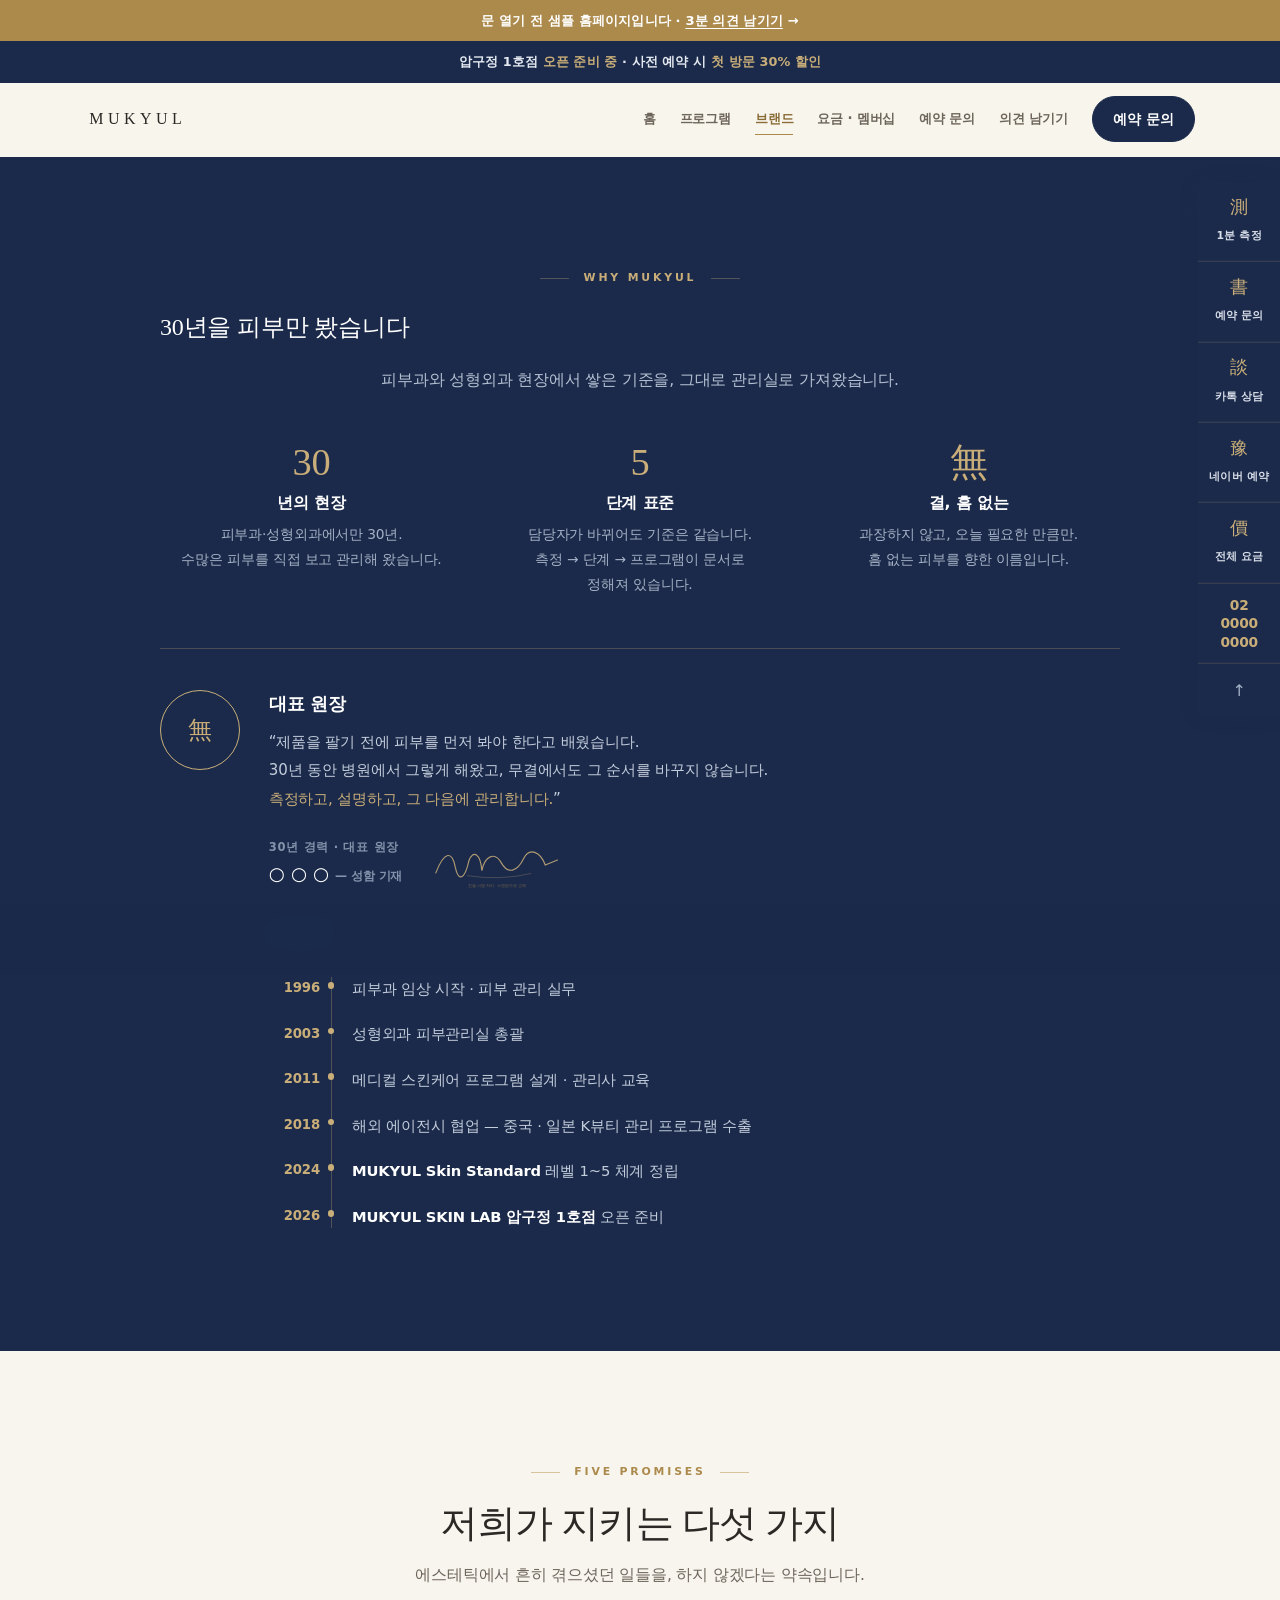
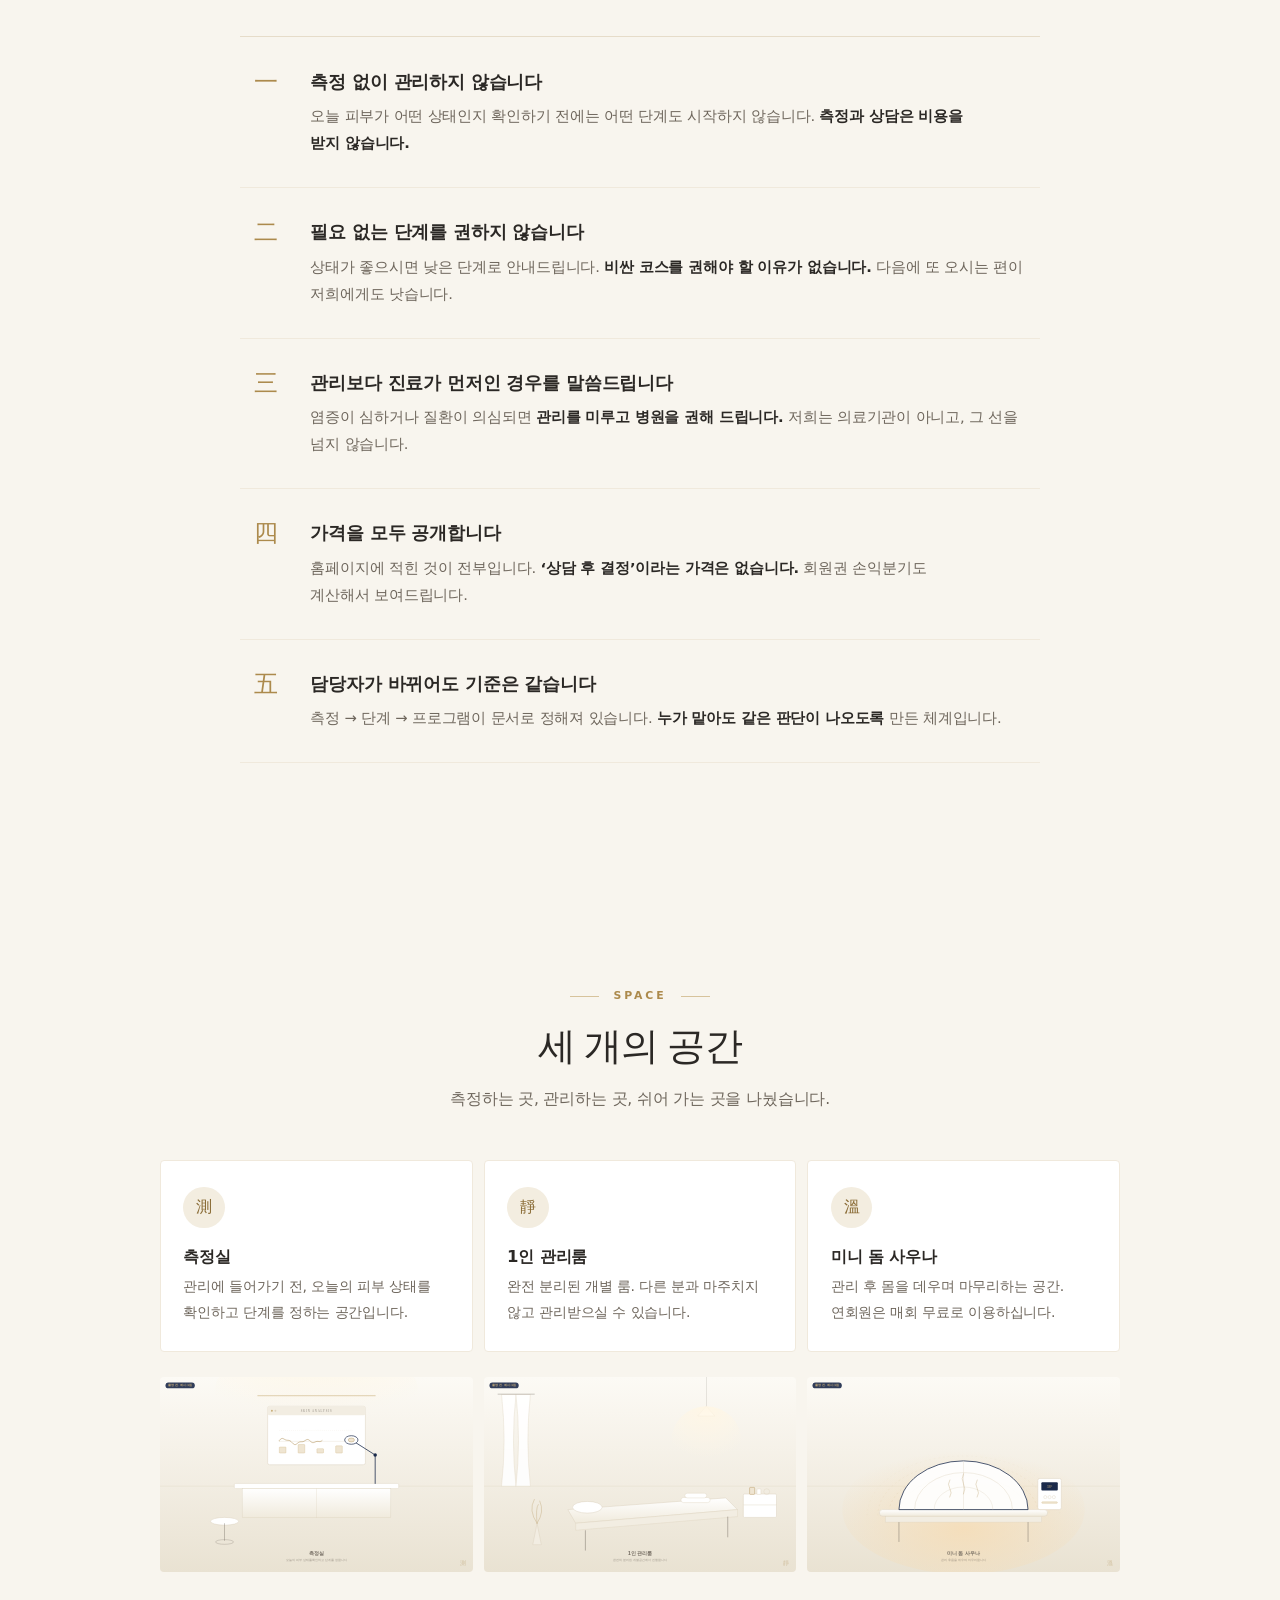
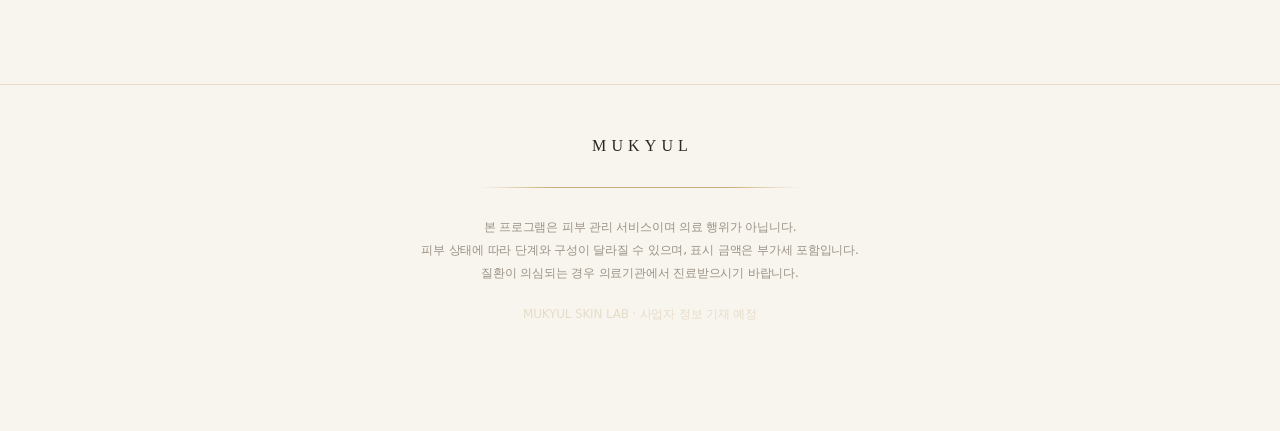
==== commit 7dd3ee9f: "V0.2 — 친구 의견 수집용 개선 1. 첫 화면에 '피부 측정과 맞춤 필링' 서비스 설명 추가 2. 프로그램명을 한국어 목적 → 영문 이름 순서로 변경 3. 가격 페이지에 첫 방" ====
--- a/brand.html
+++ b/brand.html
@@ -27,6 +27,7 @@
 </head>
 <body>
 <a href="#main" class="skip">본문으로 건너뛰기</a>
+<div class="fbbar"><a href="feedback.html">문 열기 전 <b>샘플 홈페이지</b>입니다 · <u>3분 의견 남기기</u> →</a></div>
 <a href="index.html#measure" class="skip">본문으로 건너뛰기</a>
 <div class="notice"><span data-site="branch">압구정 1호점</span> <b>오픈 준비 중</b> · 사전 예약 시 <b>첫 방문 30% 할인</b></div>
 
@@ -38,6 +39,7 @@
     <a class="lnk act" href="brand.html">브랜드</a>
     <a class="lnk" href="price.html">요금 · 멤버십</a>
     <a class="lnk" href="reserve.html">예약 문의</a>
+    <a class="lnk" href="feedback.html">의견 남기기</a>
     <a href="reserve.html" class="btn sm">예약 문의</a>
     <button class="burger" id="burger" aria-label="메뉴 열기" aria-expanded="false">
       <span></span><span></span><span></span>
@@ -51,6 +53,7 @@
   <a href="brand.html" style="color:var(--gold-dk)"><span class="dn">03</span>브랜드</a>
   <a href="price.html"><span class="dn">04</span>요금 · 멤버십</a>
   <a href="reserve.html"><span class="dn">05</span>예약 문의</a>
+  <a href="feedback.html"><span class="dn">06</span>의견 남기기</a>
   <div class="dacts">
     <a href="reserve.html" class="btn">예약 문의</a>
     <a href="#" data-site="telLink" class="btn gold">전화</a>
@@ -61,7 +64,7 @@
 <section id="brand">
   <div class="in reveal">
     <div class="eyebrow">WHY MUKYUL</div>
-    <h2 class="h serif">30년을 피부만 봤습니다</h2>
+    <h1 class="h serif">30년을 피부만 봤습니다</h1>
     <p class="sub">피부과와 성형외과 현장에서 쌓은 기준을, 그대로 관리실로 가져왔습니다.</p>
     <div class="pillars">
       <div class="pillar">
--- a/assets/css/style.css
+++ b/assets/css/style.css
@@ -83,6 +83,16 @@
 }
 .notice b{color:var(--gold-lt); font-weight:800}
 
+/* 샘플 단계 안내 + 의견 남기기 — 모든 페이지 최상단 */
+.fbbar{background:var(--gold); text-align:center}
+.fbbar a{
+  display:block; padding:.6rem 1.2rem; color:#fff; text-decoration:none;
+  font-size:.82rem; font-weight:700; letter-spacing:.01em;
+}
+.fbbar a:hover{background:var(--gold-dk)}
+.fbbar b{font-weight:800}
+.fbbar u{text-underline-offset:.2em}
+
 /* ══ 내비 ══ */
 nav.top{
   position:sticky; top:0; z-index:60; background:rgba(248,245,238,.9);
@@ -122,6 +132,12 @@
   letter-spacing:-.025em; text-wrap:balance;
 }
 .hero h1 em{font-style:normal; color:var(--gold); position:relative}
+.hero .lead-svc{
+  display:inline-block; color:var(--ink); font-size:1.06rem; font-weight:700;
+  margin:0 auto 1rem; padding:.75rem 1.4rem; border-radius:99px;
+  background:var(--gold-bg); border:1px solid var(--line); line-height:1.7;
+}
+.hero .lead-svc b{color:var(--gold-dk); font-weight:800}
 .hero .tag{color:var(--ink-2); font-size:1.02rem; margin:0 auto 2.3rem; max-width:30rem; text-wrap:pretty}
 .hero .acts{display:flex; gap:.6rem; justify-content:center; flex-wrap:wrap}
 
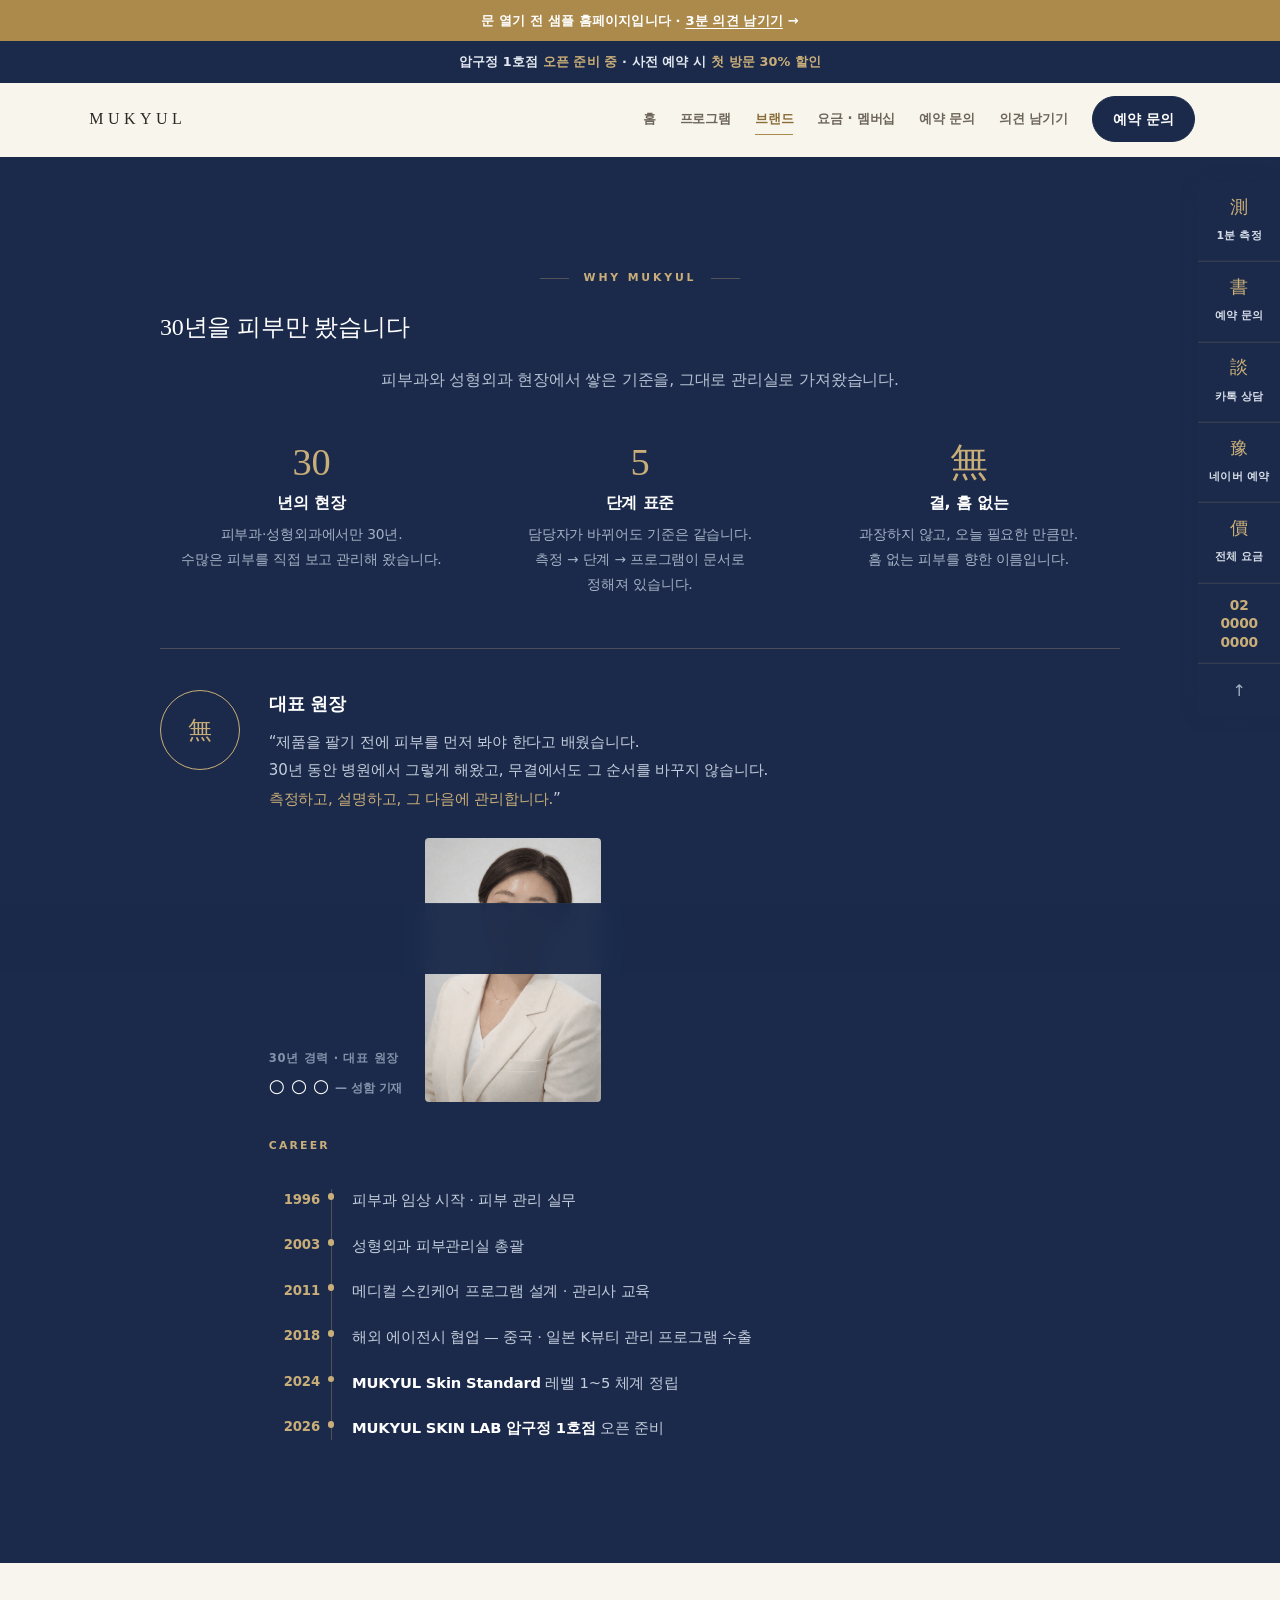
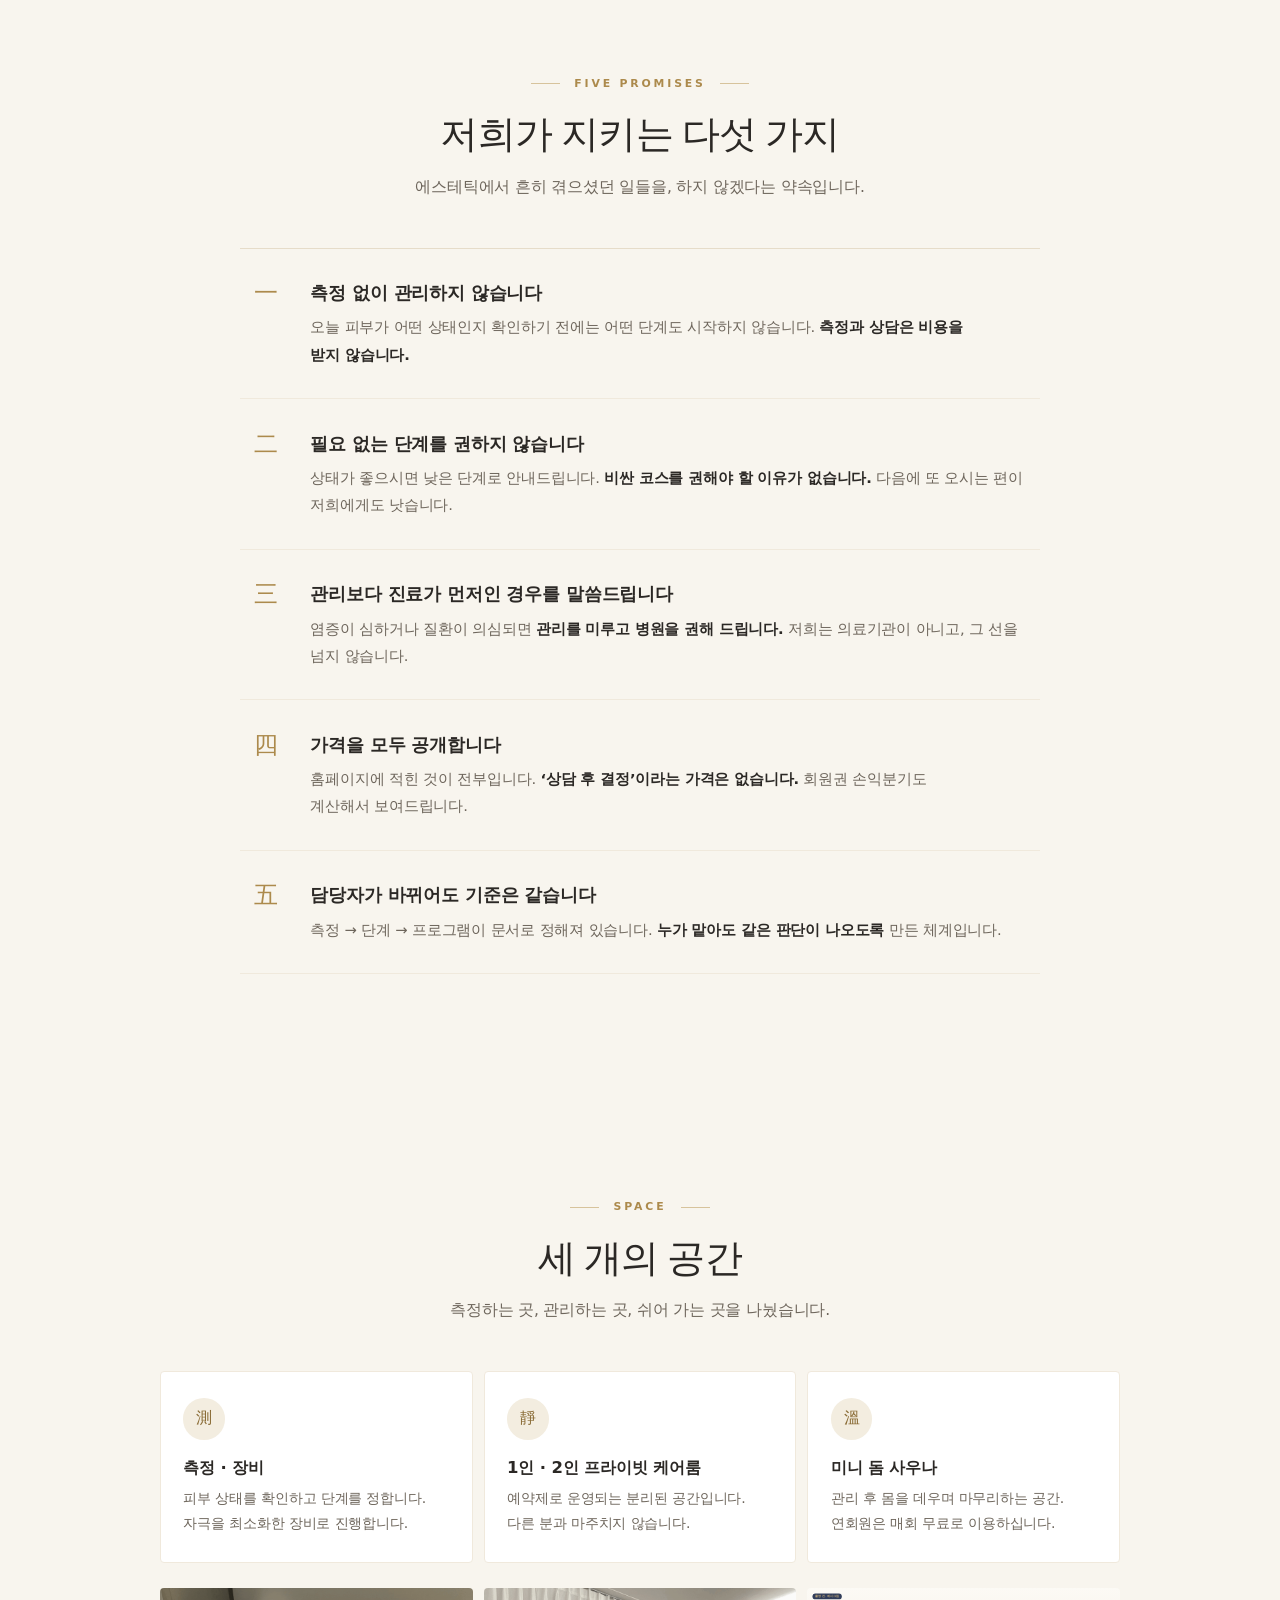
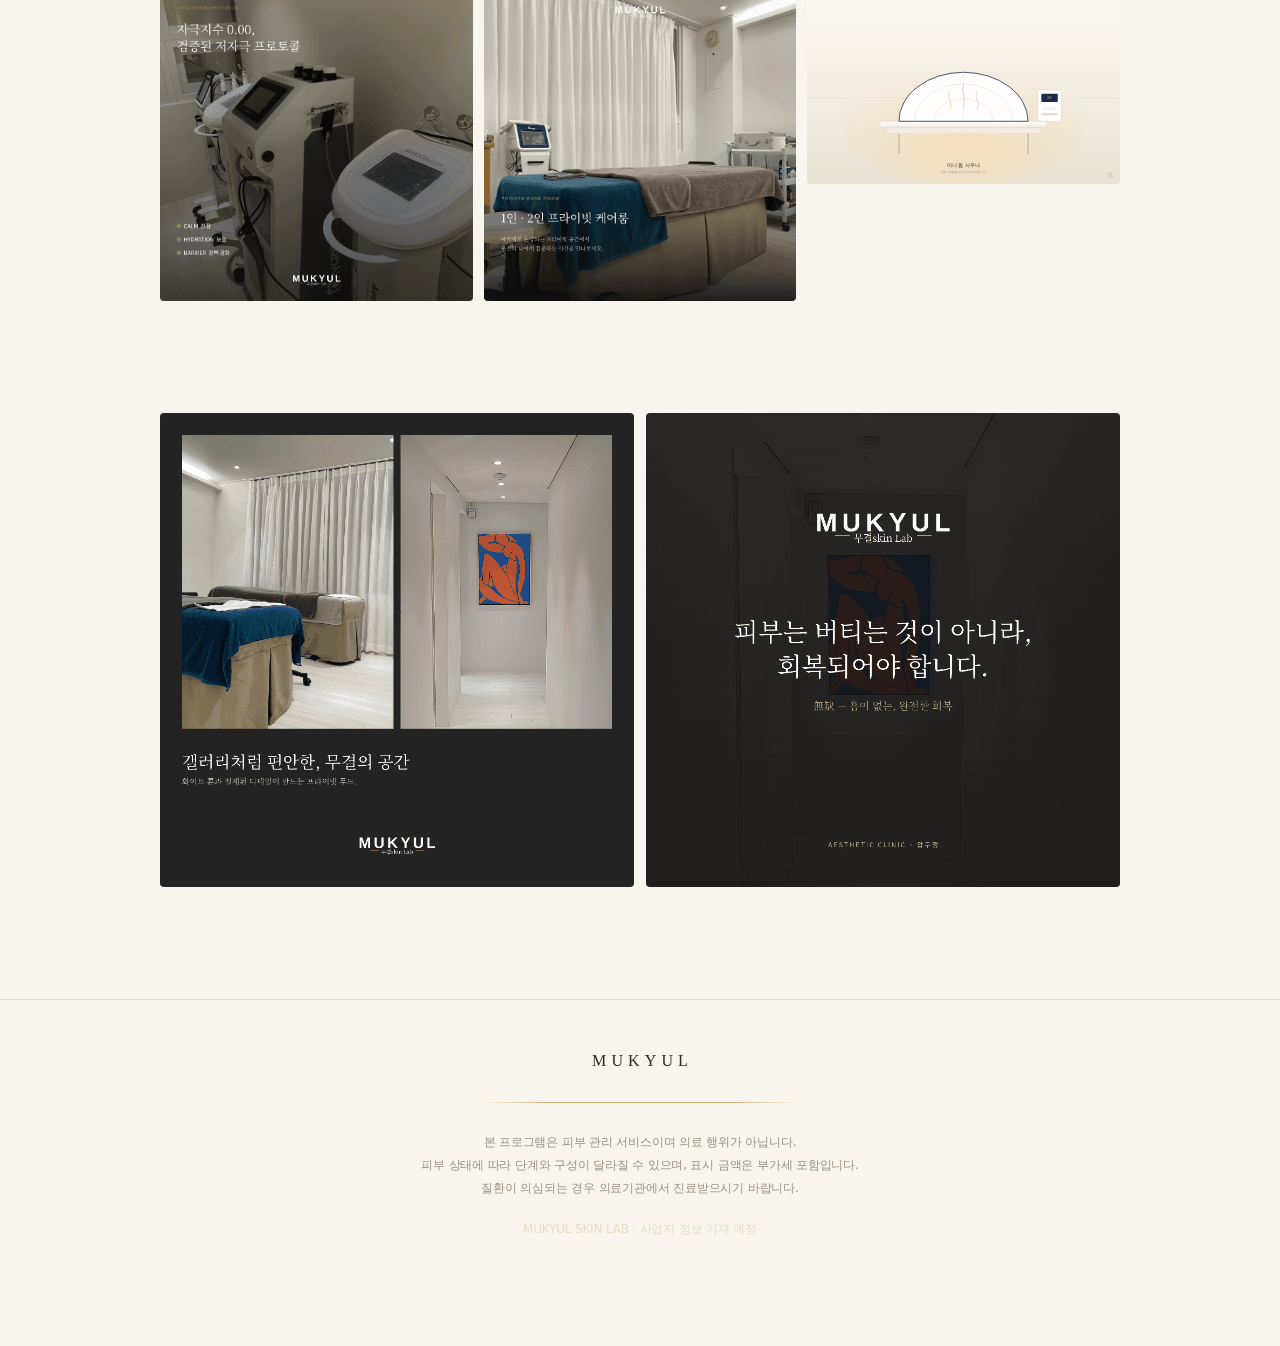
==== commit 777e4ddf: "실제 매장 사진 · 원장 프로필 반영 - 측정 장비 · 1인2인 프라이빗 케어룸 실사진으로 교체 - 브랜드 페이지에 공간 2컷(갤러리 무드 · 브랜드 월) 추가 - 대표 원장 프로" ====
--- a/brand.html
+++ b/brand.html
@@ -99,7 +99,7 @@
             <div style="font-size:.72rem;color:#8494AC;font-weight:700;letter-spacing:.06em">30년 경력 · 대표 원장</div>
             <div style="font-size:1.15rem;font-weight:700;margin-top:.15rem">○ ○ ○ <span style="font-size:.75rem;color:#8494AC;font-weight:600">— 성함 기재</span></div>
           </div>
-          <img class="phimg sign" src="assets/img/signature.svg" alt="친필 서명 자리" loading="lazy" width="400" height="140">
+          <img class="phimg" src="assets/img/director.png" alt="대표 원장" loading="lazy" width="640" height="960" style="width:11rem;border-radius:4px">
         </div>
 
         <div style="margin-top:2.2rem">
@@ -132,13 +132,13 @@
     <div class="fac">
       <div class="fcard">
         <div class="fi serif">測</div>
-        <div class="ft">측정실</div>
-        <div class="fd">관리에 들어가기 전, 오늘의 피부 상태를 확인하고 단계를 정하는 공간입니다.</div>
+        <div class="ft">측정 · 장비</div>
+        <div class="fd">피부 상태를 확인하고 단계를 정합니다. 자극을 최소화한 장비로 진행합니다.</div>
       </div>
       <div class="fcard">
         <div class="fi serif">靜</div>
-        <div class="ft">1인 관리룸</div>
-        <div class="fd">완전 분리된 개별 룸. 다른 분과 마주치지 않고 관리받으실 수 있습니다.</div>
+        <div class="ft">1인 · 2인 프라이빗 케어룸</div>
+        <div class="fd">예약제로 운영되는 분리된 공간입니다. 다른 분과 마주치지 않습니다.</div>
       </div>
       <div class="fcard">
         <div class="fi serif">溫</div>
@@ -148,15 +148,15 @@
     </div>
 
     <div class="phgrid">
-      <img class="phimg" src="assets/img/measure.svg" alt="측정실 예시 그림 · 촬영 전" loading="lazy" width="1600" height="1000">
-      <img class="phimg" src="assets/img/room.svg" alt="1인 관리룸 예시 그림 · 촬영 전" loading="lazy" width="1600" height="1000">
+      <img class="phimg" src="assets/img/measure.png" alt="측정 장비 — 검증된 저자극 프로토콜" loading="lazy" width="880" height="880">
+      <img class="phimg" src="assets/img/room.png" alt="1인·2인 프라이빗 케어룸" loading="lazy" width="880" height="880">
       <img class="phimg" src="assets/img/dome.svg" alt="미니 돔 사우나 예시 그림 · 촬영 전" loading="lazy" width="1600" height="1000">
     </div>
   </div>
 </section>
 
 
-</main>
+<section id="gallery" style="padding-top:0"><div class="in reveal"><div class="phgrid" style="grid-template-columns:1fr 1fr;margin-top:0"><img class="phimg" src="assets/img/space.png" alt="갤러리처럼 편안한 무결의 공간" loading="lazy" width="880" height="880"><img class="phimg" src="assets/img/wall.png" alt="무결 브랜드 월" loading="lazy" width="880" height="880"></div></div></section></main>
 <footer>
   <div class="fl serif">MUKYUL</div>
   <div class="rule-g"></div>
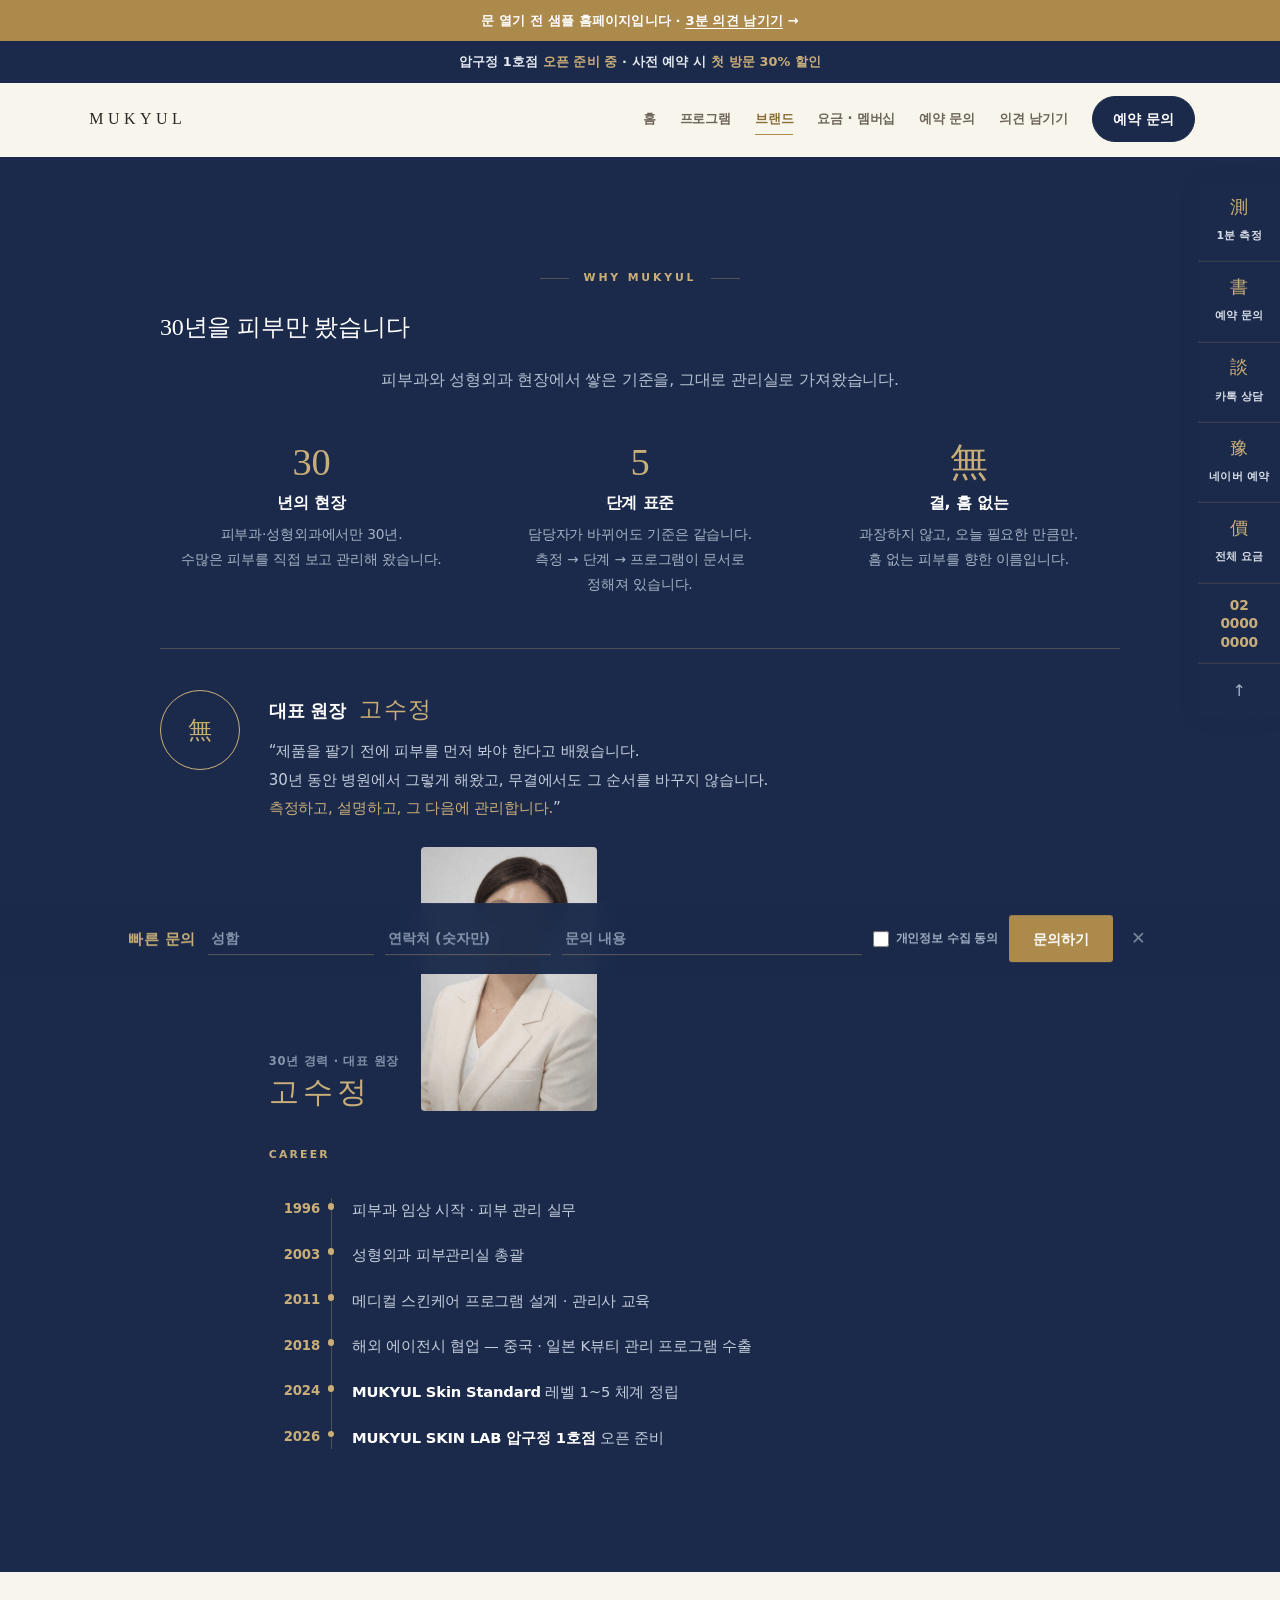
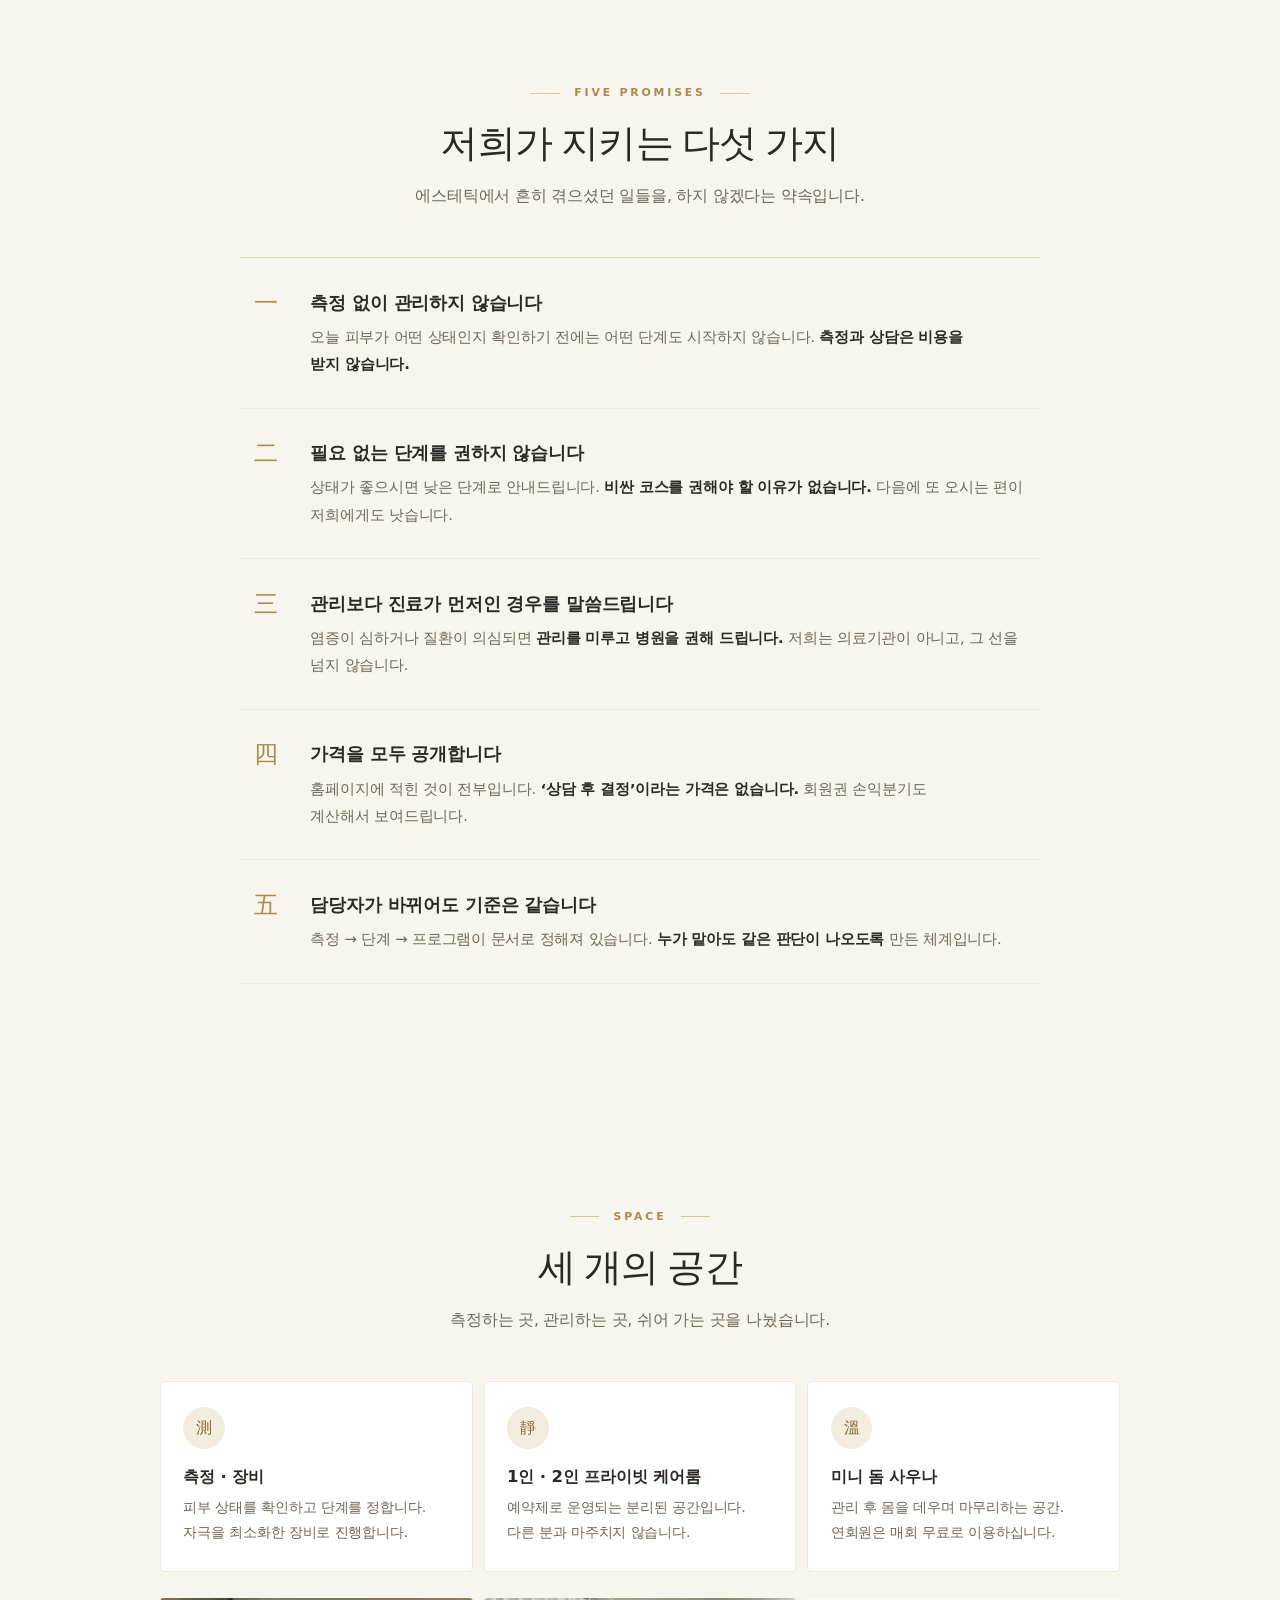
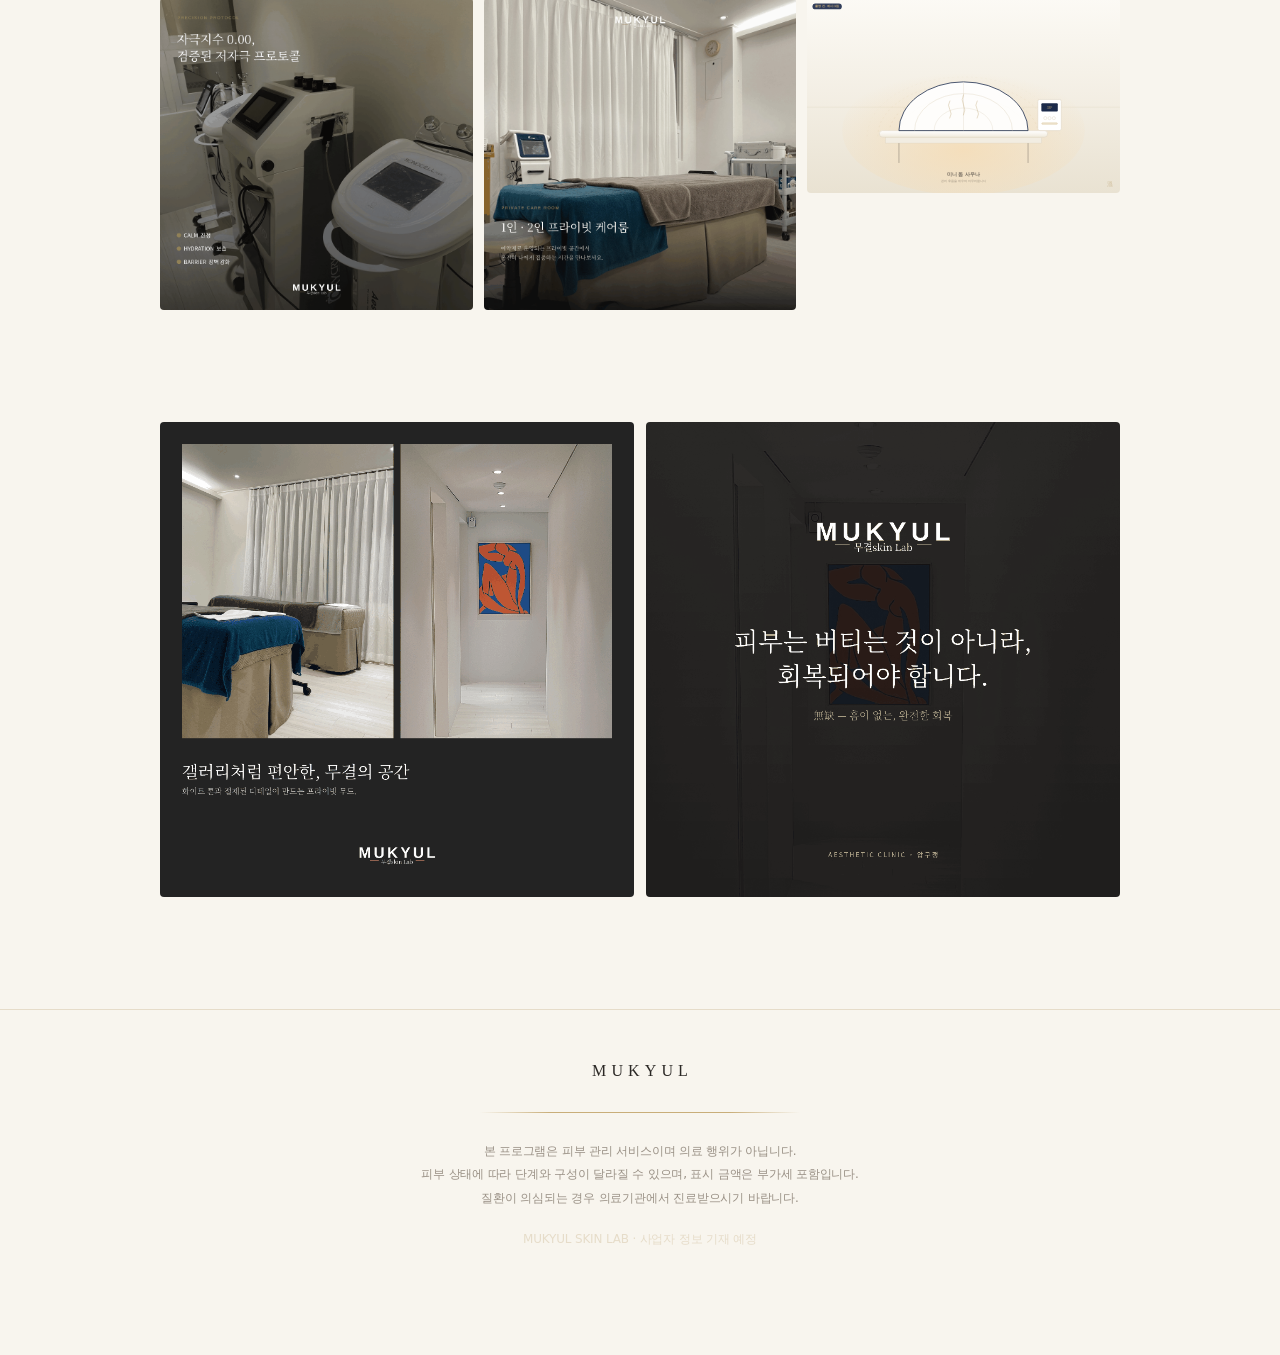
==== commit 6c1ec9a6: "대표 원장 성함(고수정) 반영 - 브랜드 섹션 제목과 서명 자리에 성함 표기 - 원장 사진 alt 텍스트 보강 - 구조화 데이터에 founder/employee 추가 (지역 검색 " ====
--- a/brand.html
+++ b/brand.html
@@ -87,7 +87,7 @@
     <div class="director">
       <div class="dmark serif">無</div>
       <div class="db">
-        <div class="dt">대표 원장</div>
+        <div class="dt">대표 원장 <b class="dname">고수정</b></div>
         <div class="dq">
           “제품을 팔기 전에 피부를 먼저 봐야 한다고 배웠습니다.<br>
           30년 동안 병원에서 그렇게 해왔고, 무결에서도 그 순서를 바꾸지 않습니다.<br>
@@ -97,9 +97,9 @@
         <div style="display:flex;align-items:flex-end;gap:1.4rem;margin-top:1.5rem;flex-wrap:wrap">
           <div>
             <div style="font-size:.72rem;color:#8494AC;font-weight:700;letter-spacing:.06em">30년 경력 · 대표 원장</div>
-            <div style="font-size:1.15rem;font-weight:700;margin-top:.15rem">○ ○ ○ <span style="font-size:.75rem;color:#8494AC;font-weight:600">— 성함 기재</span></div>
+            <div class="dsign serif">고수정</div>
           </div>
-          <img class="phimg" src="assets/img/director.png" alt="대표 원장" loading="lazy" width="640" height="960" style="width:11rem;border-radius:4px">
+          <img class="phimg" src="assets/img/director.png" alt="무결 스킨랩 대표 원장 고수정" loading="lazy" width="640" height="960" style="width:11rem;border-radius:4px">
         </div>
 
         <div style="margin-top:2.2rem">
--- a/assets/css/style.css
+++ b/assets/css/style.css
@@ -304,6 +304,13 @@
 }
 .director .db{flex:1; min-width:15rem}
 .director .dt{font-size:1.1rem; font-weight:700; margin-bottom:.5rem}
+.director .dname{
+  font-family:"Nanum Myeongjo","바탕",Georgia,serif; font-weight:400;
+  font-size:1.45rem; color:var(--gold-lt); letter-spacing:.06em; margin-left:.45rem;
+}
+.director .dsign{
+  font-size:1.9rem; color:var(--gold-lt); letter-spacing:.14em; line-height:1.25; margin-top:.1rem;
+}
 .director .dq{font-size:.94rem; color:#C3CDDC; line-height:1.9; text-wrap:pretty}
 .director .dq em{font-style:normal; color:var(--gold-lt)}
 
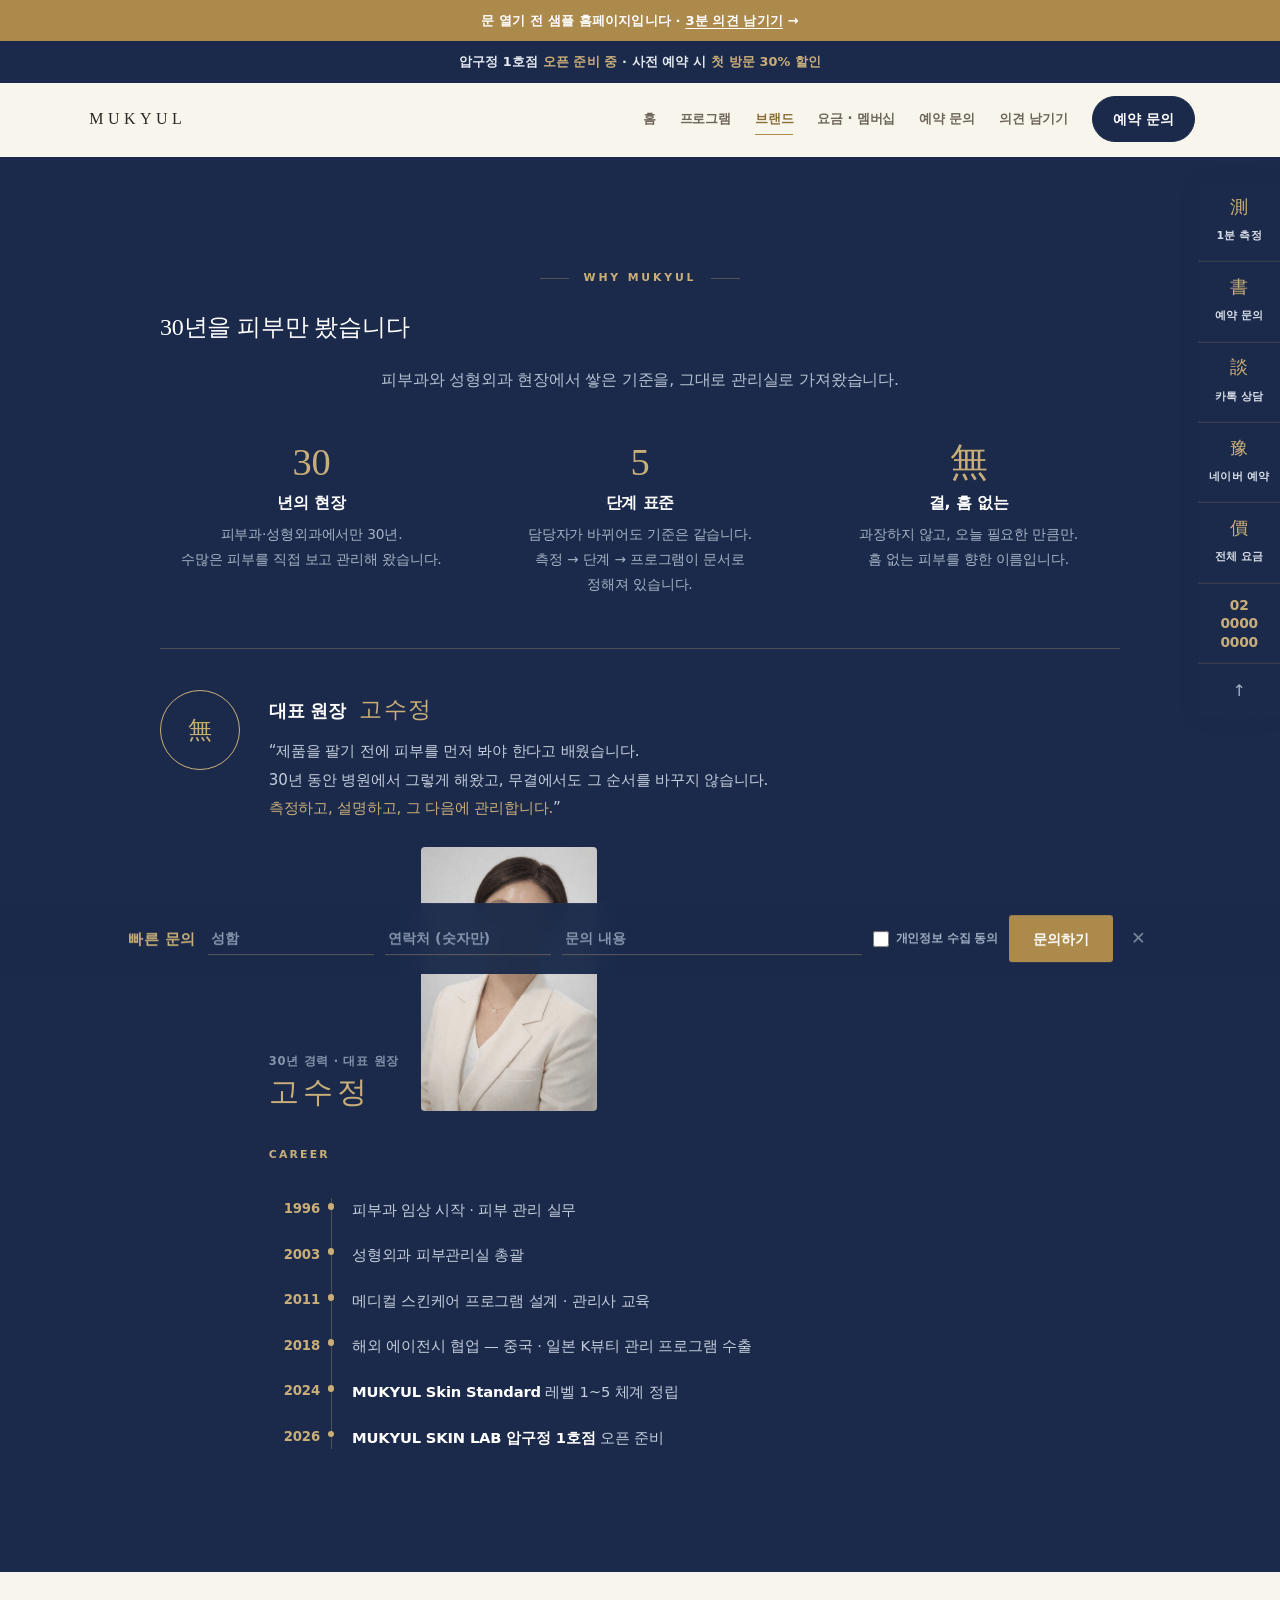
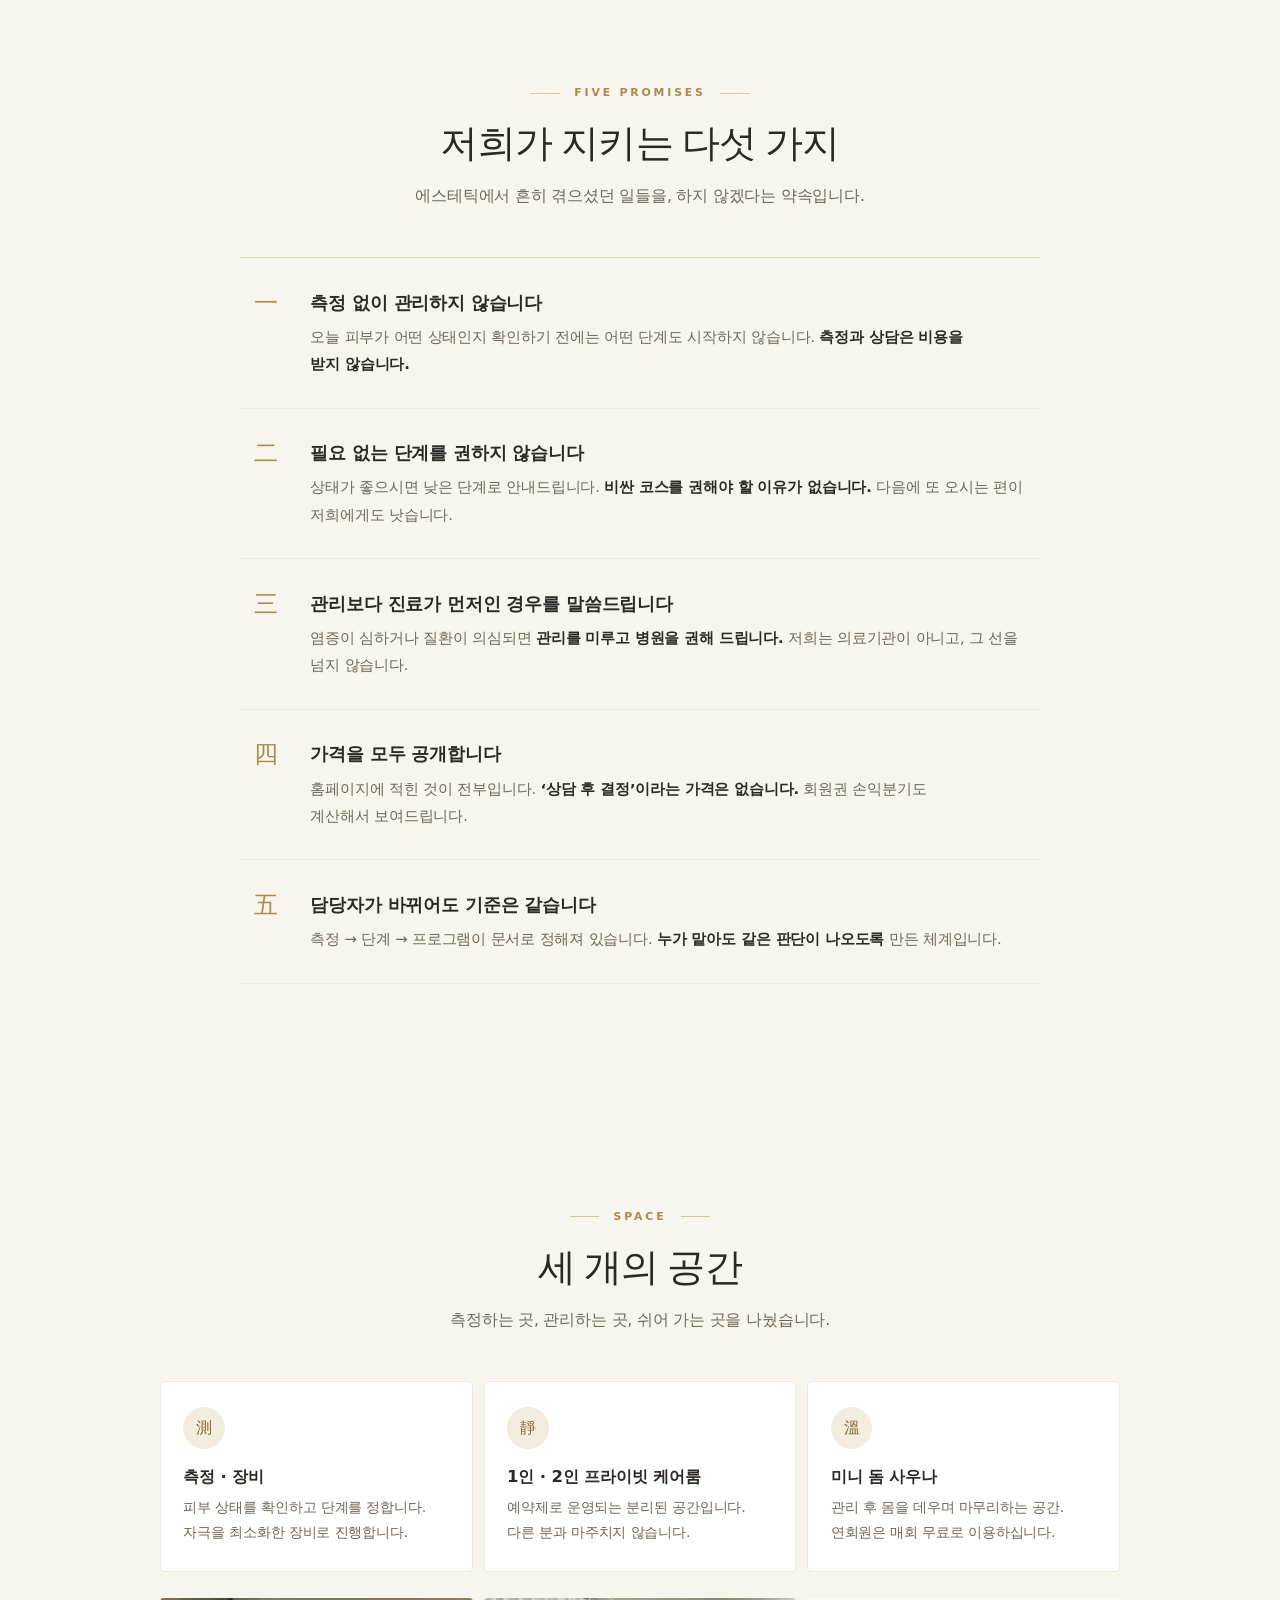
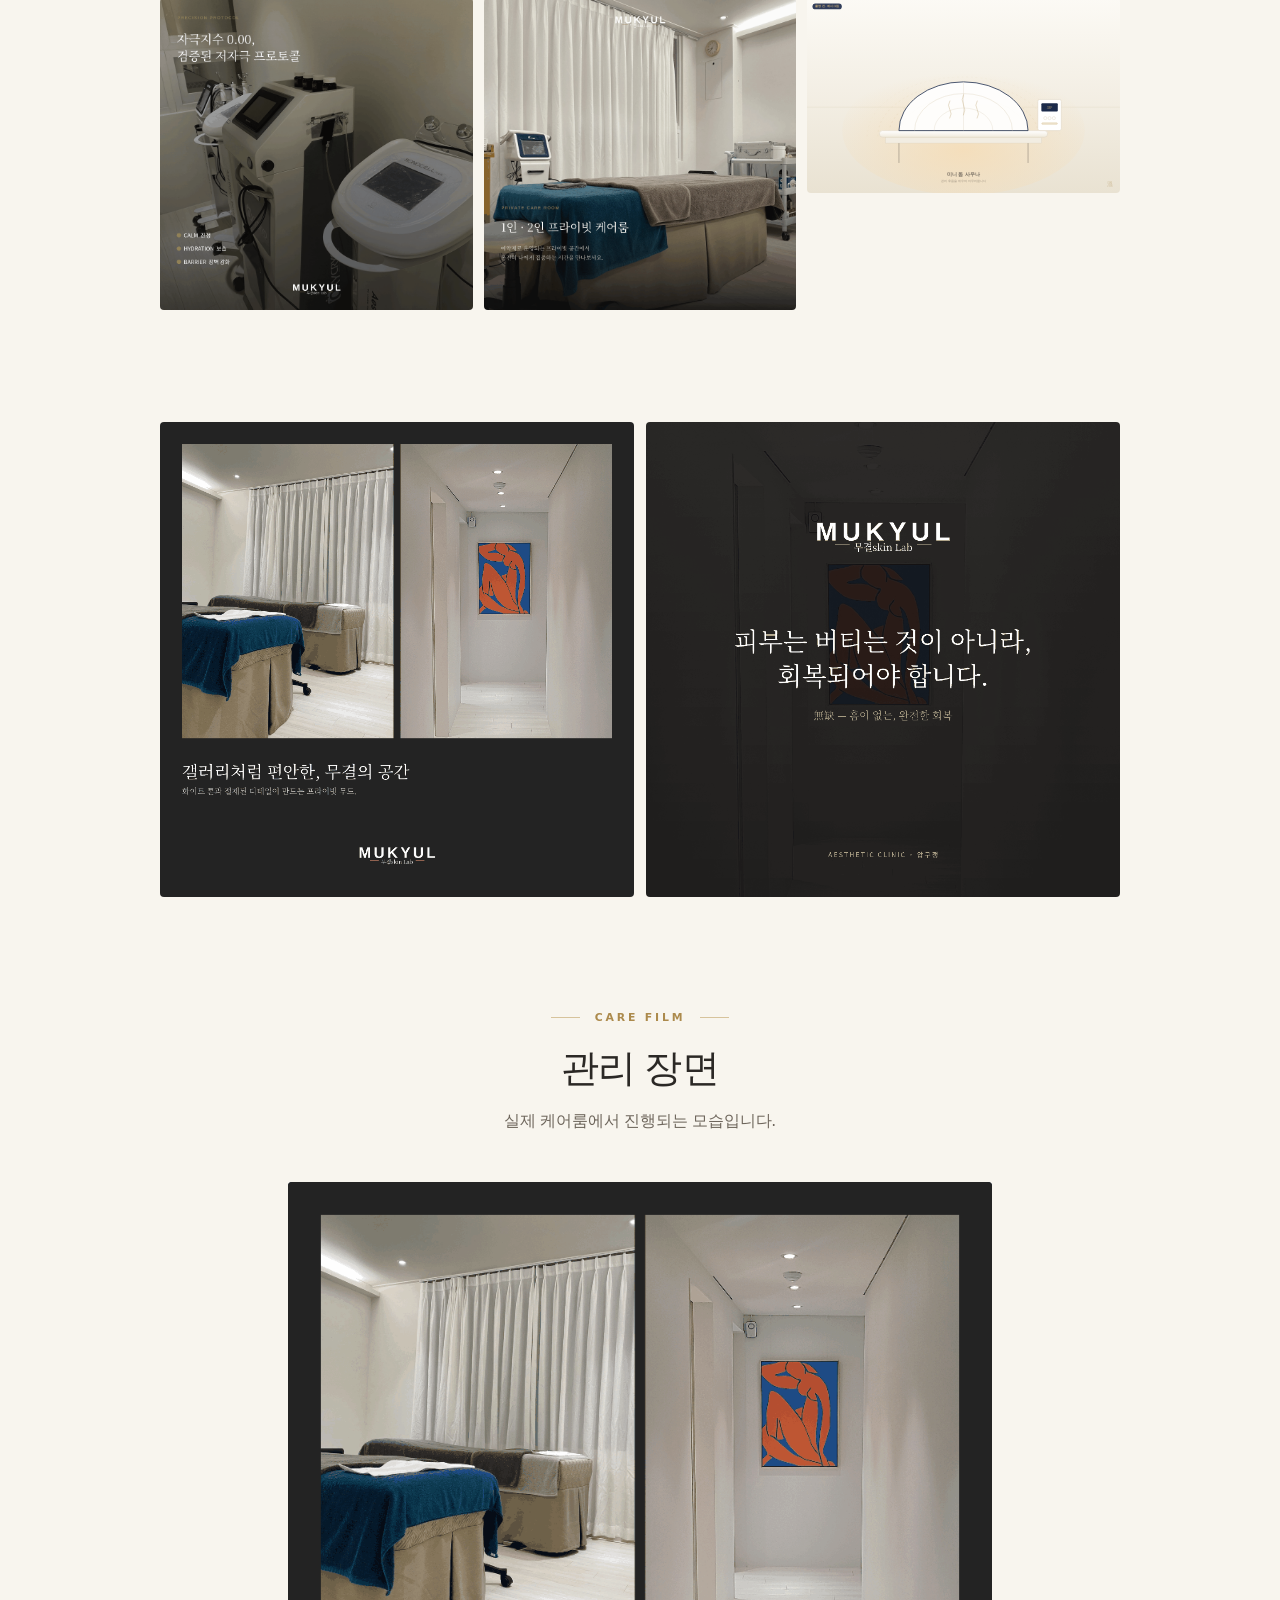
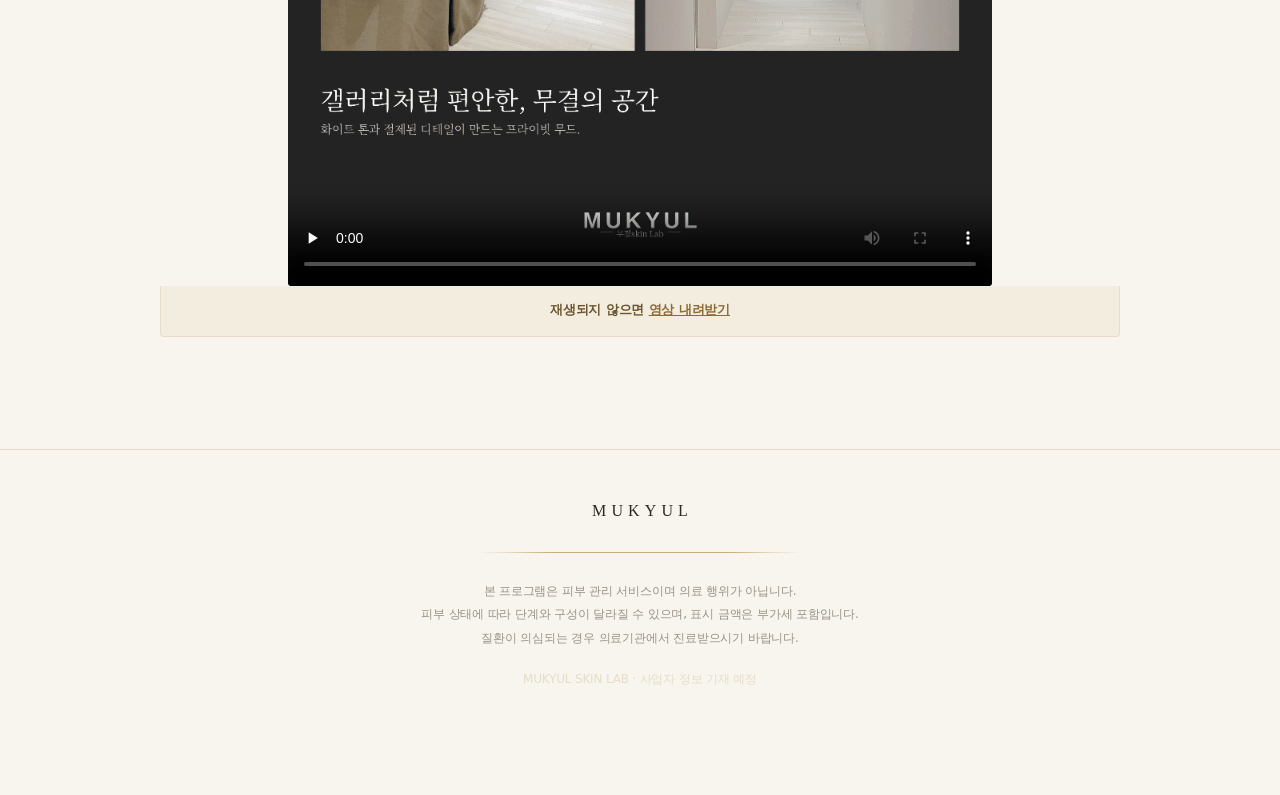
==== commit 13f5963d: "매장·제품 영상 2편 추가 - 홈에 소개 영상, 브랜드 페이지에 관리 영상 배치 - poster 이미지 지정, preload=none 으로 데이터 절약 - playsinline 으" ====
--- a/brand.html
+++ b/brand.html
@@ -156,7 +156,25 @@
 </section>
 
 
-<section id="gallery" style="padding-top:0"><div class="in reveal"><div class="phgrid" style="grid-template-columns:1fr 1fr;margin-top:0"><img class="phimg" src="assets/img/space.png" alt="갤러리처럼 편안한 무결의 공간" loading="lazy" width="880" height="880"><img class="phimg" src="assets/img/wall.png" alt="무결 브랜드 월" loading="lazy" width="880" height="880"></div></div></section></main>
+<section id="gallery" style="padding-top:0"><div class="in reveal"><div class="phgrid" style="grid-template-columns:1fr 1fr;margin-top:0"><img class="phimg" src="assets/img/space.png" alt="갤러리처럼 편안한 무결의 공간" loading="lazy" width="880" height="880"><img class="phimg" src="assets/img/wall.png" alt="무결 브랜드 월" loading="lazy" width="880" height="880"></div></div></section><!-- ══════════ 관리 영상 ══════════ -->
+<section id="video2" style="padding-top:0">
+  <div class="in reveal">
+    <div class="eyebrow">CARE FILM</div>
+    <h2 class="h serif">관리 장면</h2>
+    <p class="sub">실제 케어룸에서 진행되는 모습입니다.</p>
+    <div class="vwrap">
+      <video controls playsinline preload="none" poster="/assets/img/space.png"
+             aria-label="무결 스킨랩 관리 영상">
+        <source src="assets/video/care.mp4" type="video/mp4">
+        <source src="assets/video/care-hevc.mp4" type="video/mp4; codecs=hvc1">
+        브라우저가 영상을 지원하지 않습니다.
+      </video>
+    </div>
+    <div class="vnote">
+      재생되지 않으면 <a href="assets/video/care-hevc.mp4" download>영상 내려받기</a>
+    </div>
+  </div>
+</section></main>
 <footer>
   <div class="fl serif">MUKYUL</div>
   <div class="rule-g"></div>
--- a/assets/css/style.css
+++ b/assets/css/style.css
@@ -537,6 +537,26 @@
 @media (max-width:44rem){ .phgrid{grid-template-columns:1fr 1fr} }
 /* 배포본에서 .ph 자리를 실제 이미지로 교체할 때 쓰는 스타일 */
 .phimg{width:100%; height:auto; display:block; border-radius:4px}
+
+/* 영상 */
+.vwrap{position:relative; border-radius:4px; overflow:hidden; background:var(--navy); max-width:44rem; margin:0 auto}
+.vwrap video{width:100%; height:auto; display:block}
+.vnote{
+  padding:.85rem 1.1rem; background:var(--gold-bg); border:1px solid var(--line); border-top:none;
+  border-radius:0 0 4px 4px; font-size:.83rem; color:#6A5730; font-weight:600; line-height:1.7; text-align:center;
+}
+.vnote a{color:var(--gold-dk); font-weight:800}
+.vgrid{display:grid; gap:1.4rem}
+
+/* 영상 */
+.vwrap{position:relative; border-radius:4px; overflow:hidden; background:var(--navy); max-width:44rem; margin:0 auto}
+.vwrap video{width:100%; height:auto; display:block}
+.vnote{
+  padding:.85rem 1.1rem; background:var(--gold-bg); border:1px solid var(--line); border-top:none;
+  border-radius:0 0 4px 4px; font-size:.83rem; color:#6A5730; font-weight:600; line-height:1.7; text-align:center;
+}
+.vnote a{color:var(--gold-dk); font-weight:800}
+.vgrid{display:grid; gap:1.4rem}
 .phimg.sign{width:9rem; height:auto; border-radius:0}
 
 /* ══ 관리 전후 가이드 ══ */
